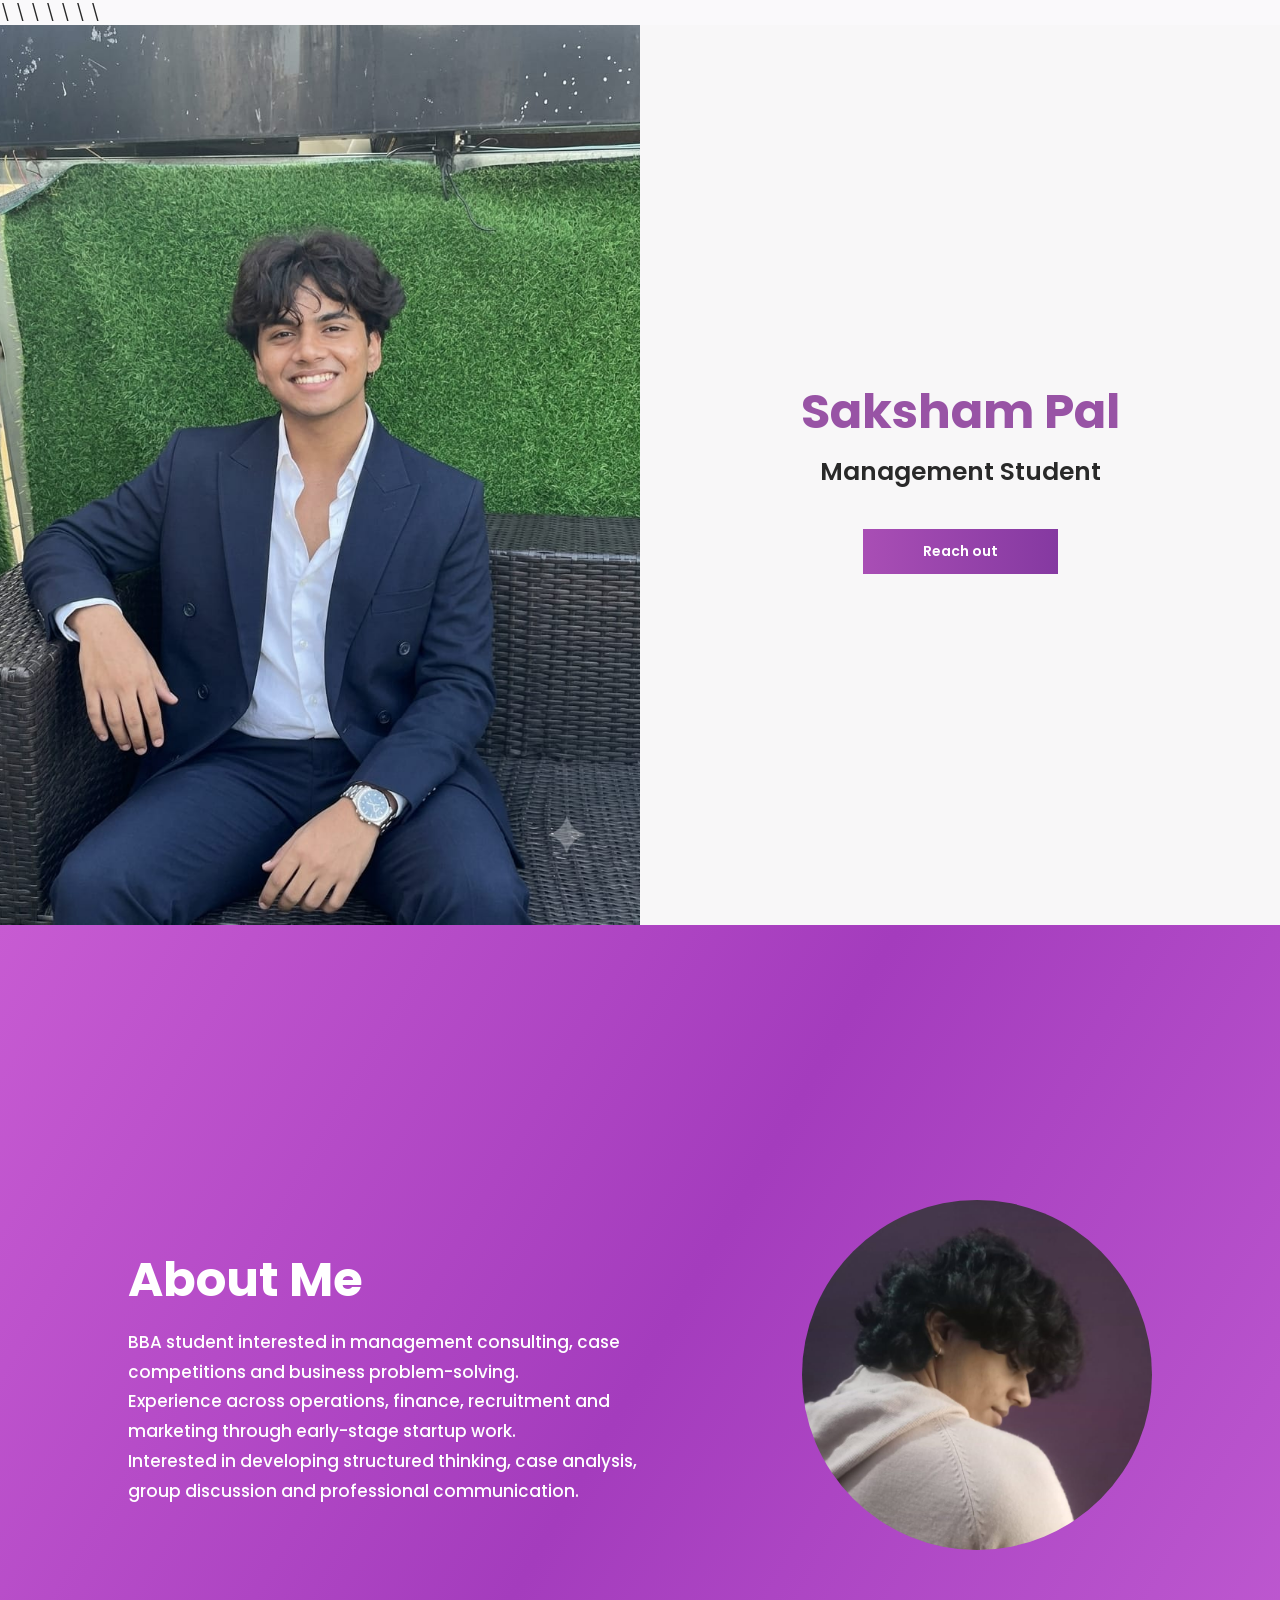
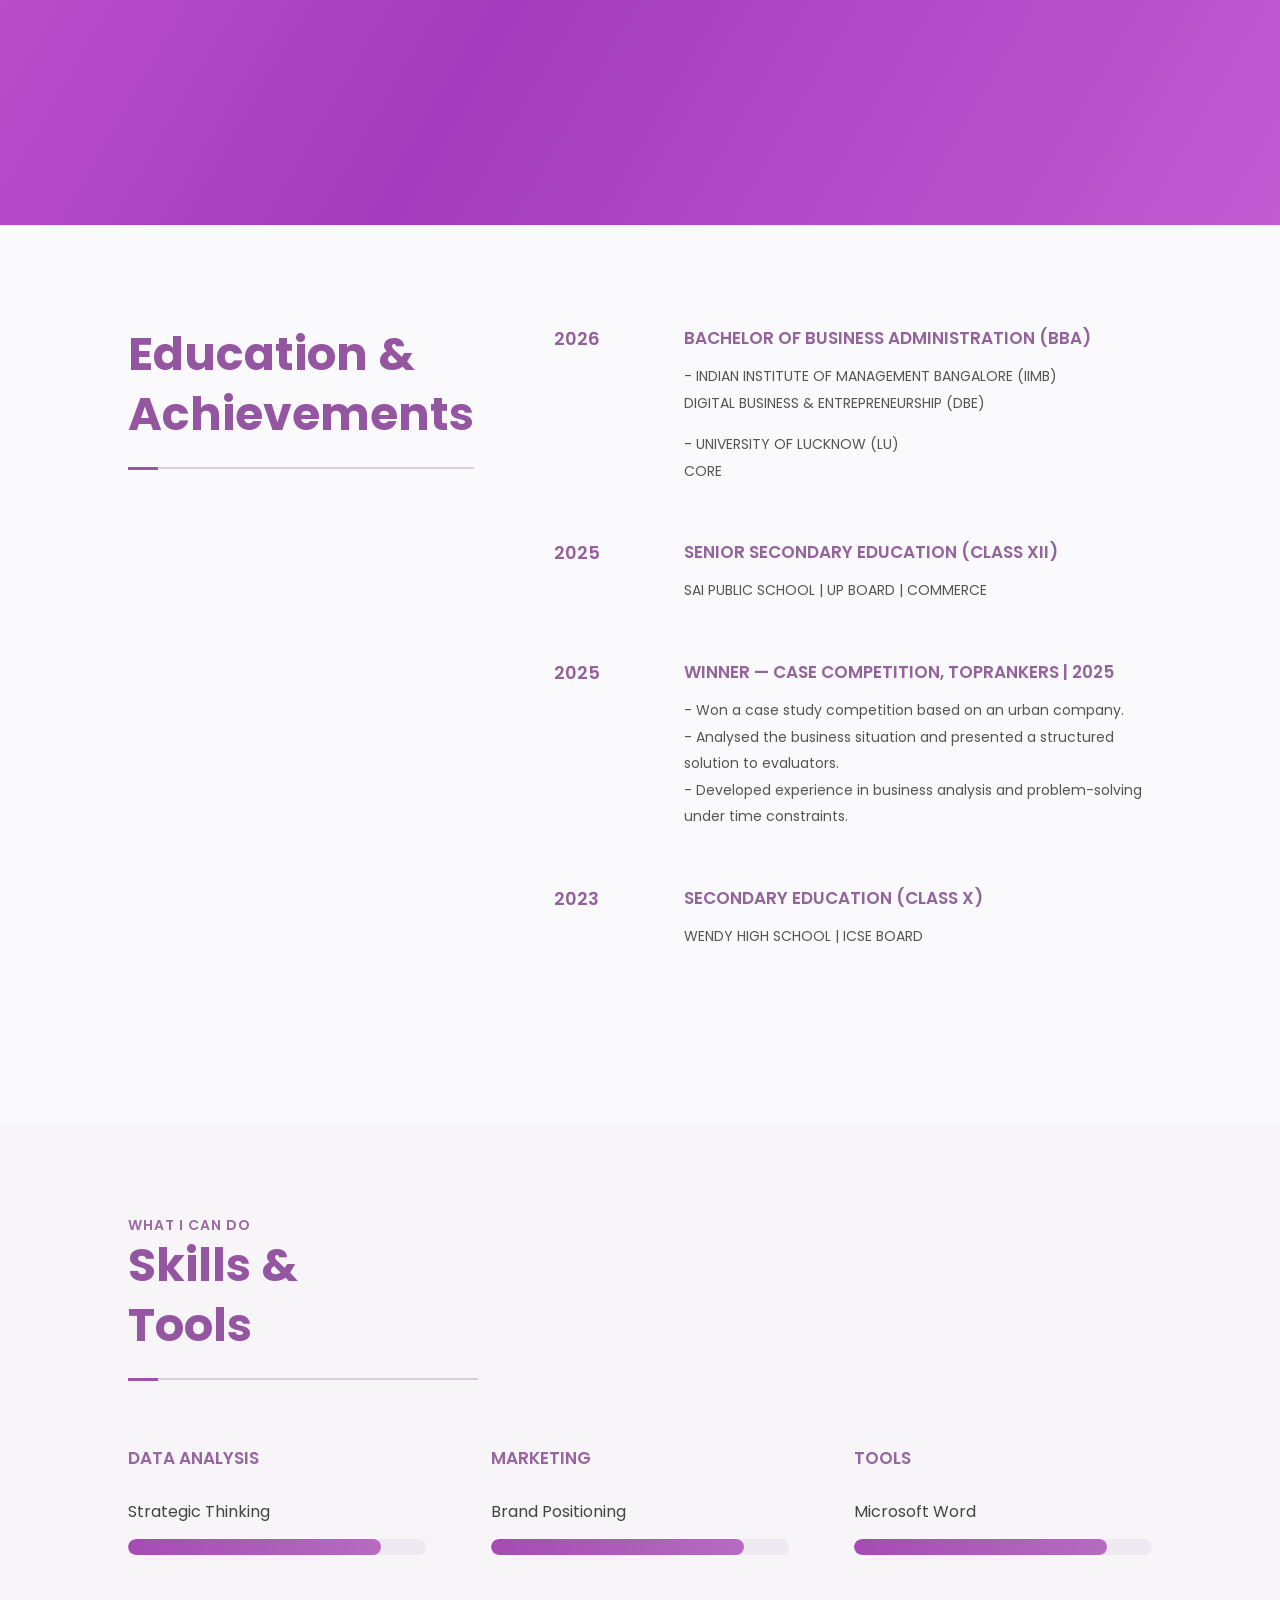
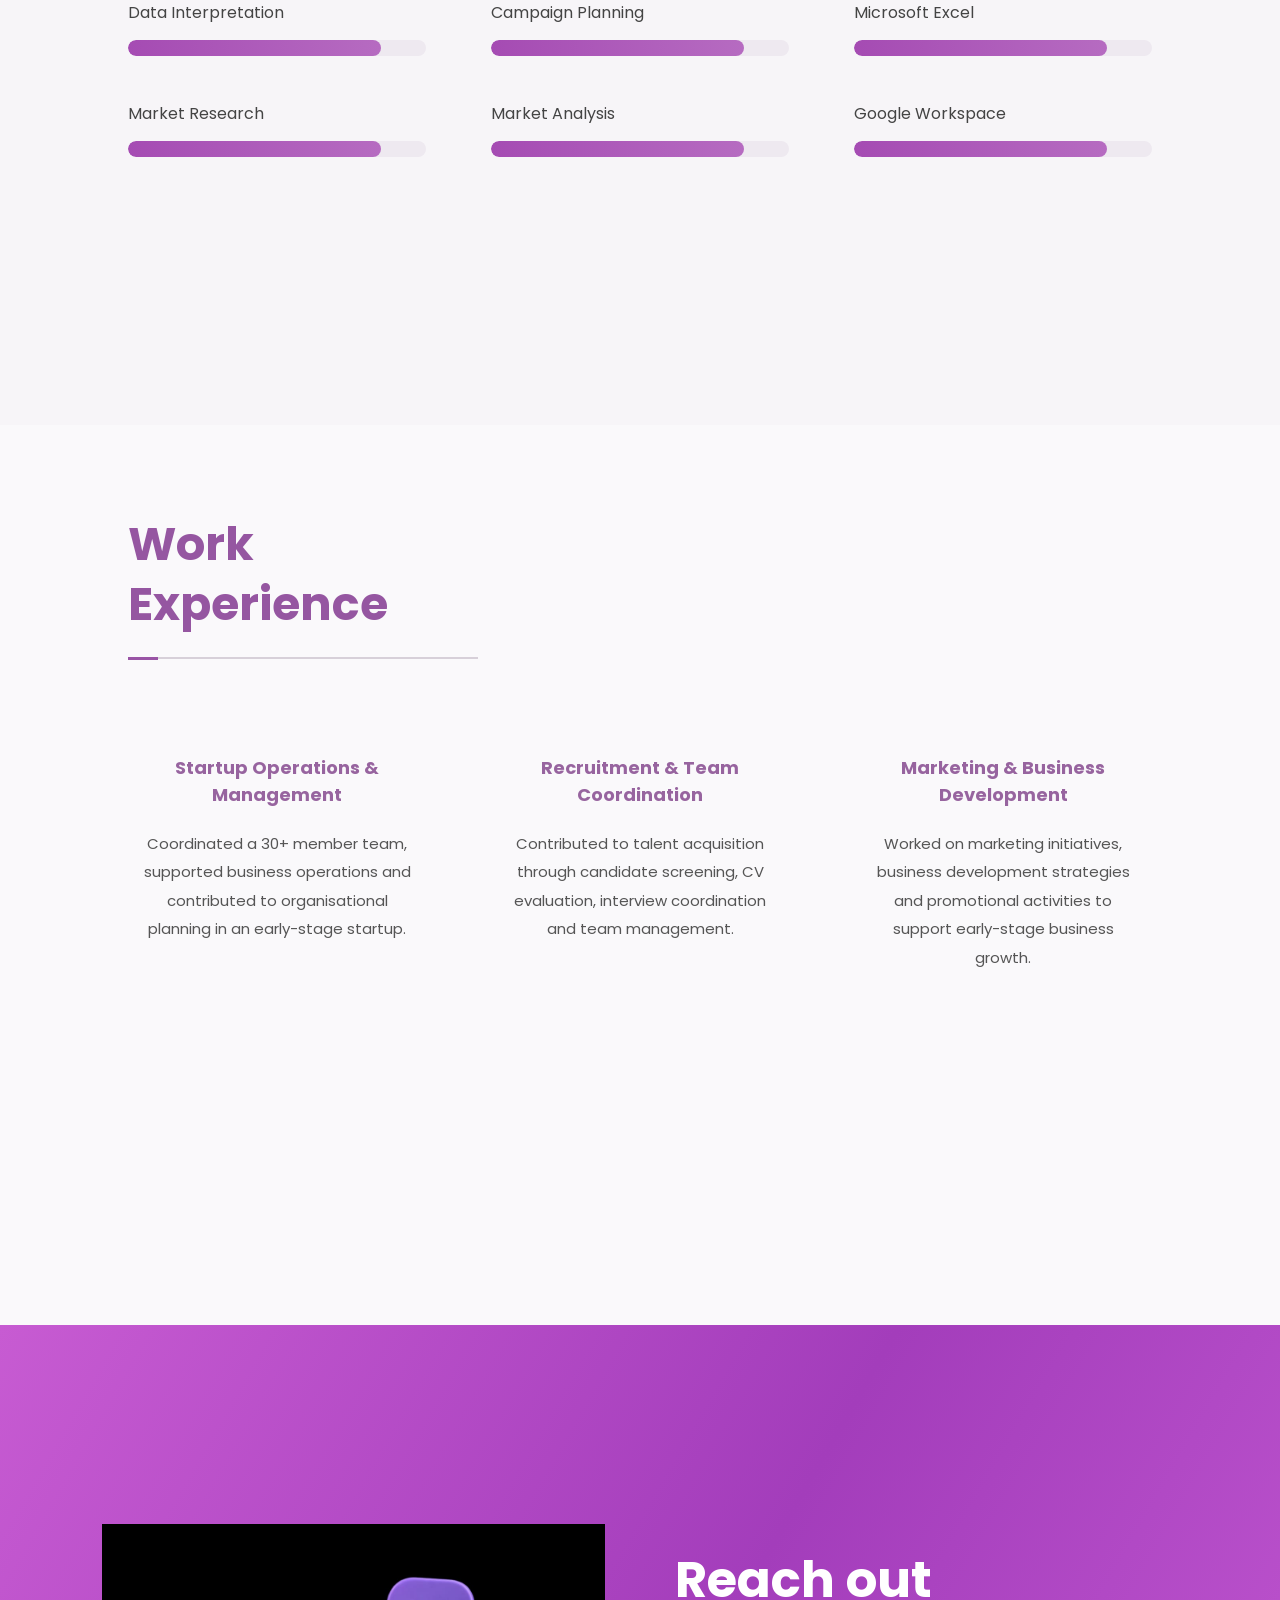
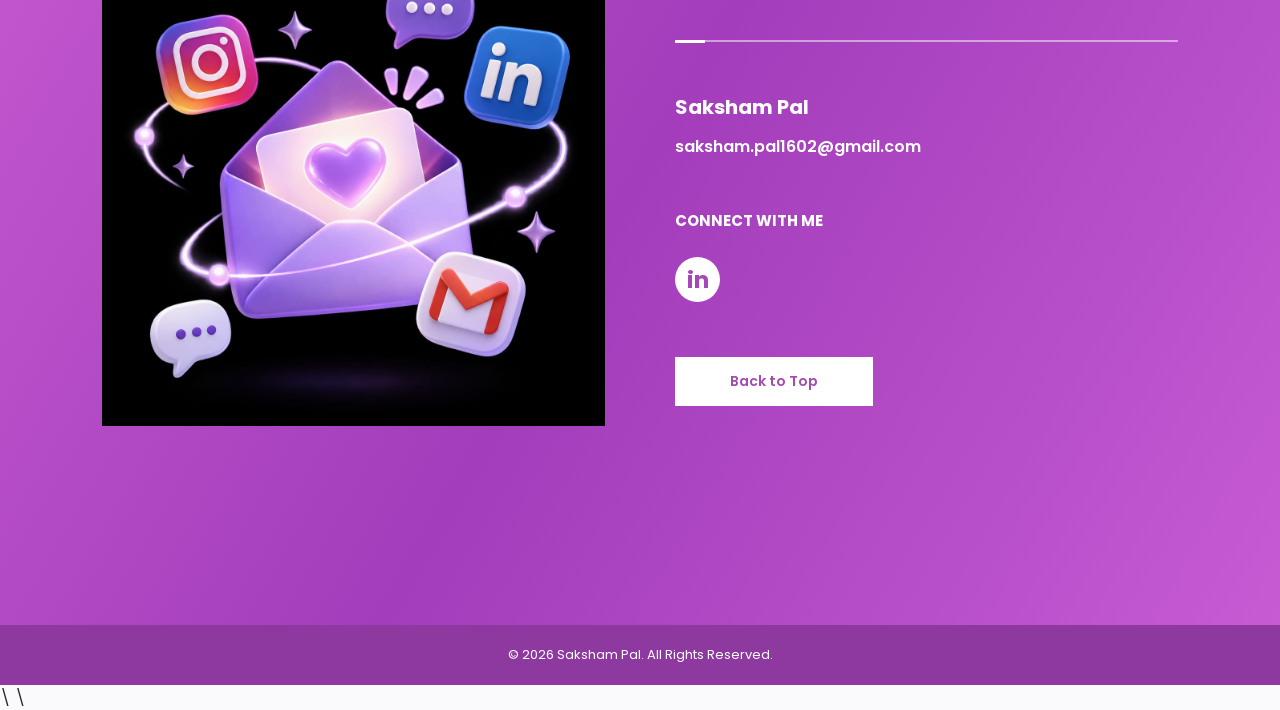
==== index.html @ 5828975c "Fix website structure for GitHub Pages" ====
\<!DOCTYPE html>

\<html lang="en">

\<head>     \<meta charset="UTF-8">     \<meta name="viewport" content="width=device-width, initial-scale=1.0">

<title>Saksham Pal|Resume</title>

<link href="https://fonts.googleapis.com/css2?family=Poppins:wght@300;400;500;600;700;800&display=swap" rel="stylesheet">

<link rel="stylesheet" href="style.css">

\</head>

\<body>
 <header>
<section class="home" id="home">

    <div class="home-image">
        <img src="img/main%20pfp.jpeg" alt="Saksham Pal">
    </div>

    <div class="home-content">

        <div class="home-text">

            <h1>Saksham Pal</h1>

            <h2>Management Student</h2>
         <nav>
            <a href="#contact" class="reach-btn">
                Reach out
            </a>
         </nav>
        </div>

    </div>

</section>
</header>

<main>
<section class="about" id="about">

    <div class="about-container">

        <div class="about-text">

            <h2>About Me</h2>

            <p>
                BBA student interested in management consulting,
                case competitions and business problem-solving.

                <br>

                Experience across operations, finance, recruitment
                and marketing through early-stage startup work.

                <br>

                Interested in developing structured thinking,
                case analysis, group discussion and professional
                communication.
            </p>

        </div>

        <div class="about-image">

            <img src="img/sec%20pfp.jpeg" alt="Saksham Pal">

        </div>

    </div>

</section>

</main>
<article>
<section class="education" id="education">

    <div class="education-container">

        <div class="section-heading">

            <h2>Education &<br>Achievements</h2>

            <div class="heading-line"></div>

        </div>


        <div class="education-list">


            <div class="education-item">

                <div class="year">2026</div>

                <div class="education-details">

                    <h3>BACHELOR OF BUSINESS ADMINISTRATION (BBA)</h3>

                    <p>
                        - INDIAN INSTITUTE OF MANAGEMENT BANGALORE (IIMB)
                        <br>
                        DIGITAL BUSINESS & ENTREPRENEURSHIP (DBE)
                    </p>

                    <p>
                        - UNIVERSITY OF LUCKNOW (LU)
                        <br>
                        CORE
                    </p>

                </div>

            </div>


            <div class="education-item">

                <div class="year">2025</div>

                <div class="education-details">

                    <h3>SENIOR SECONDARY EDUCATION (CLASS XII)</h3>

                    <p>
                        SAI PUBLIC SCHOOL | UP BOARD | COMMERCE
                    </p>

                </div>

            </div>


            <div class="education-item">

                <div class="year">2025</div>

                <div class="education-details">

                    <h3>WINNER — CASE COMPETITION, TOPRANKERS | 2025</h3>

                    <p>
                        - Won a case study competition based on an urban company.
                        <br>
                        - Analysed the business situation and presented
                        a structured solution to evaluators.
                        <br>
                        - Developed experience in business analysis and
                        problem-solving under time constraints.
                    </p>

                </div>

            </div>


            <div class="education-item">

                <div class="year">2023</div>

                <div class="education-details">

                    <h3>SECONDARY EDUCATION (CLASS X)</h3>

                    <p>
                        WENDY HIGH SCHOOL | ICSE BOARD
                    </p>

                </div>

            </div>


        </div>

    </div>

</section>

<section class="skills" id="skills">

    <div class="skills-container">

        <div class="section-heading">

            <span>WHAT I CAN DO</span>

            <h2>Skills &<br>Tools</h2>

            <div class="heading-line"></div>

        </div>


        <div class="skills-grid">


            <div class="skill-column">

                <h3>DATA ANALYSIS</h3>

                <div class="skill">

                    <p>Strategic Thinking</p>

                    <div class="skill-bar">
                        <span style="width:85%"></span>
                    </div>

                </div>


                <div class="skill">

                    <p>Data Interpretation</p>

                    <div class="skill-bar">
                        <span style="width:85%"></span>
                    </div>

                </div>


                <div class="skill">

                    <p>Market Research</p>

                    <div class="skill-bar">
                        <span style="width:85%"></span>
                    </div>

                </div>

            </div>


            <div class="skill-column">

                <h3>MARKETING</h3>

                <div class="skill">

                    <p>Brand Positioning</p>

                    <div class="skill-bar">
                        <span style="width:85%"></span>
                    </div>

                </div>


                <div class="skill">

                    <p>Campaign Planning</p>

                    <div class="skill-bar">
                        <span style="width:85%"></span>
                    </div>

                </div>


                <div class="skill">

                    <p>Market Analysis</p>

                    <div class="skill-bar">
                        <span style="width:85%"></span>
                    </div>

                </div>

            </div>


            <div class="skill-column">

                <h3>TOOLS</h3>

                <div class="skill">

                    <p>Microsoft Word</p>

                    <div class="skill-bar">
                        <span style="width:85%"></span>
                    </div>

                </div>


                <div class="skill">

                    <p>Microsoft Excel</p>

                    <div class="skill-bar">
                        <span style="width:85%"></span>
                    </div>

                </div>


                <div class="skill">

                    <p>Google Workspace</p>

                    <div class="skill-bar">
                        <span style="width:85%"></span>
                    </div>

                </div>

            </div>


        </div>

    </div>

</section>

<section class="experience" id="experience">

    <div class="experience-container">

        <div class="section-heading">

            <h2>Work<br>Experience</h2>

            <div class="heading-line"></div>

        </div>


        <div class="experience-grid">


            <div class="experience-card">

                <h3>Startup Operations & Management</h3>

                <p>
                    Coordinated a 30+ member team, supported
                    business operations and contributed to
                    organisational planning in an early-stage startup.
                </p>

            </div>


            <div class="experience-card">

                <h3>Recruitment & Team Coordination</h3>

                <p>
                    Contributed to talent acquisition through
                    candidate screening, CV evaluation,
                    interview coordination and team management.
                </p>

            </div>


            <div class="experience-card">

                <h3>Marketing & Business Development</h3>

                <p>
                    Worked on marketing initiatives, business
                    development strategies and promotional
                    activities to support early-stage business growth.
                </p>

            </div>


        </div>

    </div>

</section>
</article>

<nav>
<section class="contact" id="contact">

    <div class="contact-container">


        <div class="contact-image">

            <img src="img/reachout%20img.jpeg" alt="Let's Connect">

        </div>


        <div class="contact-content">

            <h2>Reach out</h2>

            <div class="heading-line"></div>


            <div class="contact-details">

                <h3>Saksham Pal</h3>

                <a href="mailto:saksham.pal1602@gmail.com">
                    saksham.pal1602@gmail.com
                </a>

            </div>


            <h4>CONNECT WITH ME</h4>


            <div class="social-links">

                <a href="https://www.linkedin.com/in/saksham-pal-6512b0372" target="_blank" aria-label="LinkedIn">
                    <i class="social-icon linkedin">in</i>
                </a>

            </div>


            <a href="#home" class="back-btn">
                Back to Top
            </a>

        </div>

    </div>

</section>
</nav>

<footer>

    <p>© 2026 Saksham Pal. All Rights Reserved.</p>

</footer>

\</body>

\</html>
---- style.css ----
* {
    margin: 0;
    padding: 0;
    box-sizing: border-box;
    scroll-behavior: smooth;
}

body {
    font-family: 'Poppins', sans-serif;
    color: #292929;
    background: #faf9fb;
}

img {
    display: block;
    max-width: 100%;
}

section {
    width: 100%;
}

.home {
    display: flex;
    min-height: 100vh;
    background: #f8f7f8;
}

.home-image {
    width: 50%;
    height: 100vh;
    overflow: hidden;
}

.home-image img {
    width: 100%;
    height: 100%;
    object-fit: cover;
    object-position: center;
}

.home-content {
    width: 50%;
    min-height: 100vh;

    display: flex;
    justify-content: center;
    align-items: center;

    text-align: center;
}

.home-text h1 {
    color: #9853a5;
    font-size: clamp(35px, 4vw, 48px);
    font-weight: 700;
    margin-bottom: 5px;
}

.home-text h2 {
    font-size: 25px;
    font-weight: 600;
    margin-bottom: 38px;
}

.reach-btn {
    display: inline-block;
    padding: 12px 60px;

    background: linear-gradient(90deg, #a94eb5, #8539a1);

    color: white;
    text-decoration: none;
    font-size: 14px;
    font-weight: 600;

    transition: 0.3s ease;
}

.reach-btn:hover {
    transform: translateY(-4px);
    box-shadow: 0 8px 20px rgba(145, 65, 165, 0.3);
}

.about {
    min-height: 100vh;

    display: flex;
    justify-content: center;
    align-items: center;

    background: linear-gradient(120deg, #c75bd2, #a43cbd, #c05bd2);

    color: white;
    padding: 80px 10%;
}

.about-container {
    width: 100%;
    max-width: 1150px;

    display: flex;
    justify-content: space-between;
    align-items: center;

    gap: 80px;
}

.about-text {
    flex: 1;
}

.about-text h2 {
    font-size: 48px;
    font-weight: 700;
    margin-bottom: 12px;
}

.about-text p {
    max-width: 550px;
    font-size: 17px;
    font-weight: 500;
    line-height: 1.75;
}

.about-image {
    width: 350px;
    height: 350px;
    flex-shrink: 0;
}

.about-image img {
    width: 100%;
    height: 100%;

    object-fit: cover;
    object-position: center;

    border-radius: 50%;
}

.section-heading h2 {
    color: #9556a1;
    font-size: 46px;
    font-weight: 700;
    line-height: 1.3;
}

.heading-line {
    width: 100%;
    height: 2px;
    background: #d7d0d9;
    margin-top: 22px;
    position: relative;
}

.heading-line::before {
    content: "";
    position: absolute;
    left: 0;
    top: 0;

    width: 30px;
    height: 3px;

    background: #9954a5;
}

.section-heading span {
    color: #9b6aa3;
    font-size: 14px;
    font-weight: 600;
    letter-spacing: 1px;
}

.education {
    min-height: 100vh;
    padding: 100px 10%;

    background: #faf9fb;
}

.education-container {
    max-width: 1150px;
    margin: auto;

    display: grid;
    grid-template-columns: 0.8fr 1.5fr;
    gap: 80px;
}

.education-list {
    display: flex;
    flex-direction: column;
    gap: 40px;
}

.education-item {
    display: grid;
    grid-template-columns: 100px 1fr;
    gap: 30px;
}

.year {
    color: #95619d;
    font-size: 18px;
    font-weight: 600;
}

.education-details h3 {
    color: #93649b;
    font-size: 17px;
    font-weight: 600;
    margin-bottom: 12px;
}

.education-details p {
    font-size: 14px;
    line-height: 1.9;
    color: #555;
    margin-bottom: 15px;
}

.skills {
    min-height: 100vh;
    padding: 90px 10%;

    background: #f7f5f8;
}

.skills-container {
    max-width: 1150px;
    margin: auto;
}

.skills .section-heading {
    max-width: 350px;
}

.skills-grid {
    display: grid;
    grid-template-columns: repeat(3, 1fr);
    gap: 65px;

    margin-top: 65px;
}

.skill-column h3 {
    color: #97659f;
    font-size: 17px;
    font-weight: 600;
    margin-bottom: 28px;
}

.skill {
    margin-bottom: 45px;
}

.skill p {
    font-size: 16px;
    margin-bottom: 15px;
    color: #444;
}

.skill-bar {
    width: 100%;
    height: 16px;

    background: #eee9f0;
    border-radius: 20px;

    overflow: hidden;
}

.skill-bar span {
    display: block;
    height: 100%;

    background: linear-gradient(90deg, #a54bb3, #b66bc1);

    border-radius: 20px;
}
.experience {
    min-height: 100vh;
    padding: 90px 10%;

    background: #faf9fb;
}

.experience-container {
    max-width: 1150px;
    margin: auto;
}

.experience .section-heading {
    max-width: 350px;
}

.experience-grid {
    display: grid;
    grid-template-columns: repeat(3, 1fr);
    gap: 65px;

    margin-top: 80px;
}

.experience-card {
    text-align: center;
    padding: 15px;
}

.experience-card h3 {
    color: #97649f;
    font-size: 18px;
    font-weight: 700;

    line-height: 1.5;
    margin-bottom: 22px;
}

.experience-card p {
    color: #555;
    font-size: 15px;
    line-height: 1.9;
}
.contact {
    min-height: 100vh;
    padding: 80px 8%;

    display: flex;
    align-items: center;

    background: linear-gradient(120deg, #c75bd2, #a33dbb, #c65bd4);

    color: white;
}

.contact-container {
    width: 100%;
    max-width: 1200px;
    margin: auto;

    display: flex;
    justify-content: space-between;
    align-items: center;

    gap: 70px;
}

.contact-image {
    width: 48%;
}

.contact-image img {
    width: 100%;
    height: auto;
    object-fit: contain;
}

.contact-content {
    width: 48%;
}

.contact-content h2 {
    font-size: 50px;
    font-weight: 700;
}

.contact-content .heading-line {
    background: rgba(255, 255, 255, 0.5);
    margin-bottom: 50px;
}

.contact-content .heading-line::before {
    background: white;
}

.contact-details {
    margin-bottom: 50px;
}

.contact-details h3 {
    font-size: 20px;
    margin-bottom: 12px;
}

.contact-details a {
    color: white;
    text-decoration: none;
    font-size: 16px;
    font-weight: 600;
}

.contact-content h4 {
    font-size: 15px;
    margin-bottom: 25px;
}

.social-links {
    display: flex;
    gap: 20px;
    margin-bottom: 55px;
}

.social-links a {
    text-decoration: none;
    color: #a748b8;
}

.social-icon {
    width: 45px;
    height: 45px;

    display: flex;
    align-items: center;
    justify-content: center;

    background: white;
    border-radius: 50%;

    font-style: normal;
    font-weight: 700;
    font-size: 23px;

    transition: 0.3s ease;
}

.social-links a:hover .social-icon {
    transform: translateY(-5px);
}

.back-btn {
    display: inline-block;

    padding: 14px 55px;

    background: white;
    color: #a34bb0;

    text-decoration: none;
    font-size: 14px;
    font-weight: 600;

    transition: 0.3s ease;
}

.back-btn:hover {
    transform: translateY(-4px);
    box-shadow: 0 8px 20px rgba(0, 0, 0, 0.15);
}

footer {
    padding: 20px;
    text-align: center;

    background: #8e399f;
    color: white;

    font-size: 13px;
}

@media (max-width: 900px) {

    .about-container {
        gap: 35px;
    }

    .about-image {
        width: 280px;
        height: 280px;
    }

    .education-container {
        grid-template-columns: 1fr;
        gap: 50px;
    }

    .skills-grid {
        gap: 30px;
    }

    .experience-grid {
        gap: 25px;
    }

    .contact-container {
        gap: 35px;
    }

}


@media (max-width: 650px) {

    .home {
        flex-direction: column;
    }

    .home-image {
        width: 100%;
        height: 60vh;
    }

    .home-content {
        width: 100%;
        min-height: 40vh;
        padding: 40px 15px;
    }

    .home-text h1 {
        font-size: 36px;
    }

    .home-text h2 {
        font-size: 20px;
    }


    .about {
        padding: 70px 8%;
    }

    .about-container {
        flex-direction: column-reverse;
        text-align: center;
    }

    .about-image {
        width: 230px;
        height: 230px;
    }

    .about-text h2 {
        font-size: 38px;
    }

    .about-text p {
        font-size: 14px;
    }


    .education,
    .skills,
    .experience {
        padding: 70px 8%;
    }

    .section-heading h2 {
        font-size: 38px;
    }

    .education-item {
        grid-template-columns: 65px 1fr;
        gap: 15px;
    }

    .education-details h3 {
        font-size: 14px;
    }

    .education-details p {
        font-size: 12px;
    }


    .skills-grid {
        grid-template-columns: 1fr;
        gap: 25px;
    }


    .experience-grid {
        grid-template-columns: 1fr;
        gap: 35px;
        margin-top: 50px;
    }


    .contact {
        padding: 70px 8%;
    }

    .contact-container {
        flex-direction: column;
        text-align: center;
    }

    .contact-image,
    .contact-content {
        width: 100%;
    }

    .contact-image img {
        max-width: 350px;
        margin: auto;
    }

    .contact-content h2 {
        font-size: 40px;
    }

    .contact-content .heading-line {
        margin-bottom: 35px;
    }

    .social-links {
        justify-content: center;
    }

}
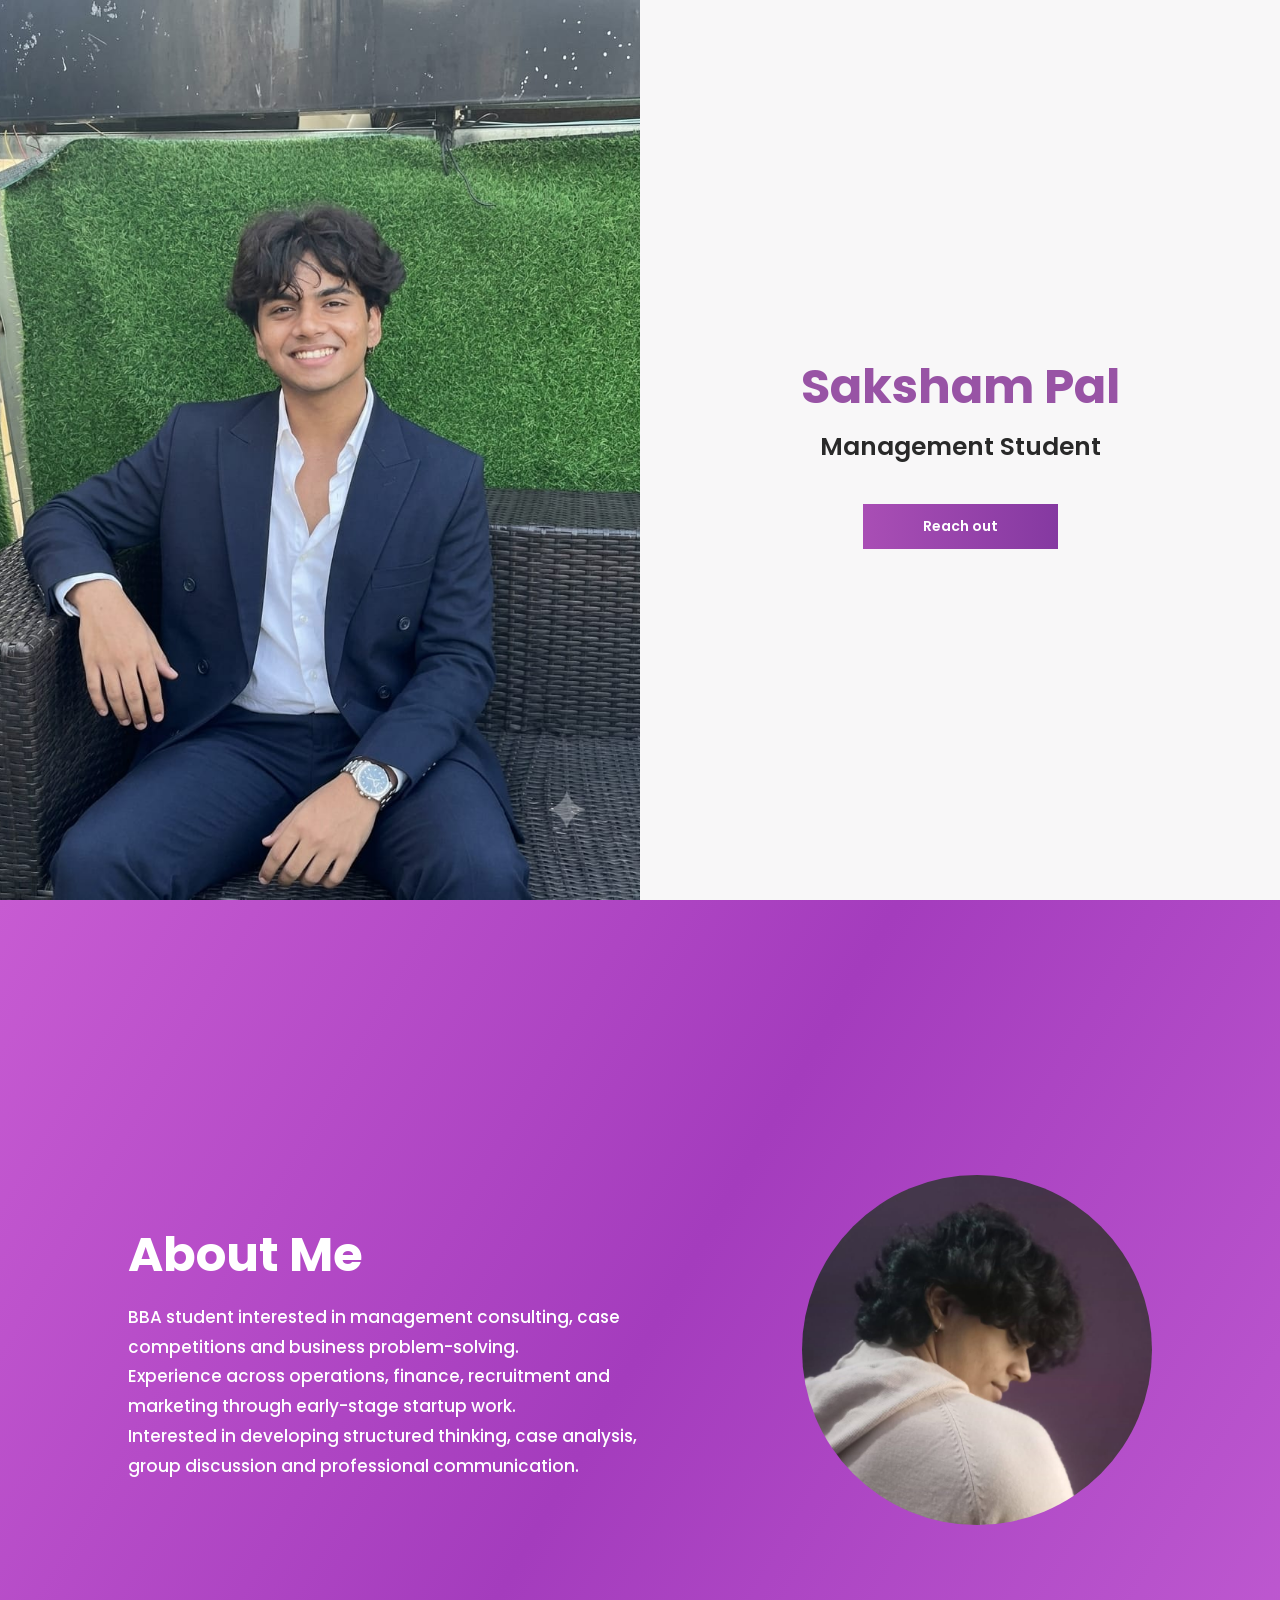
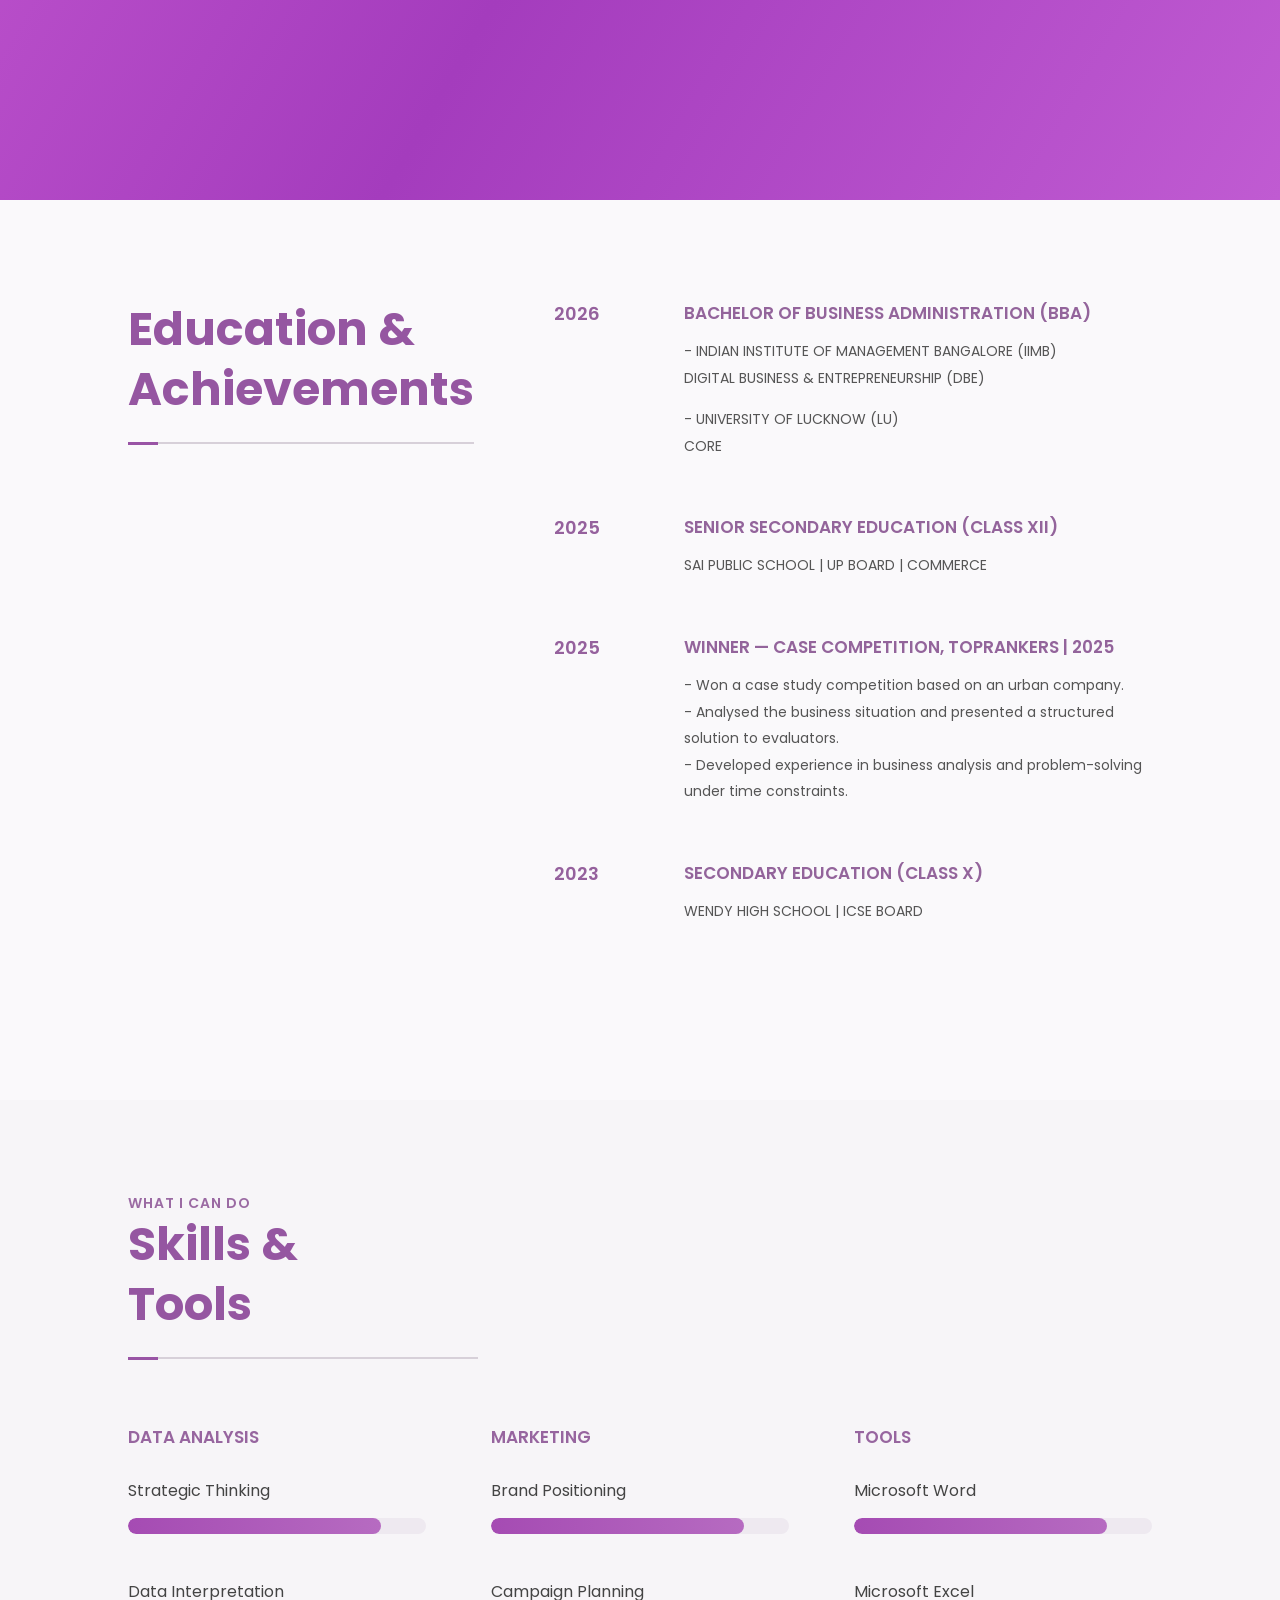
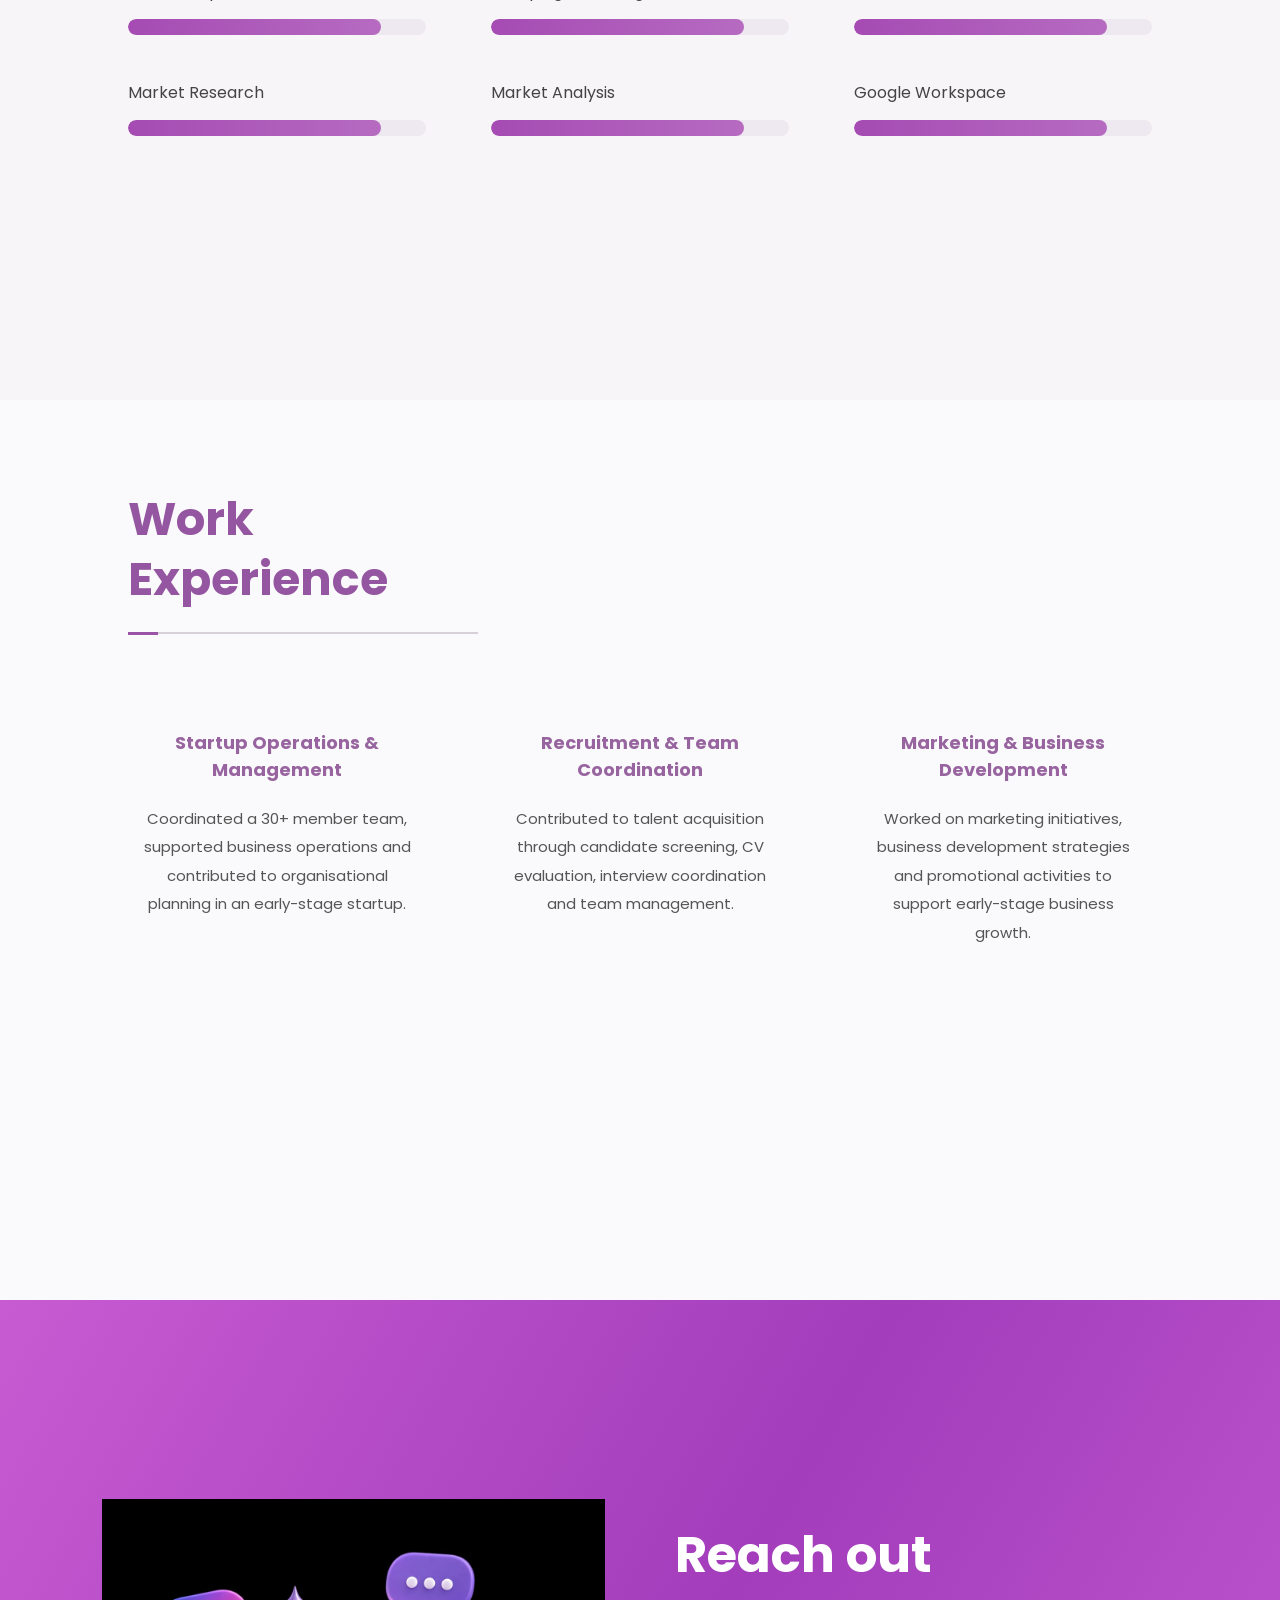
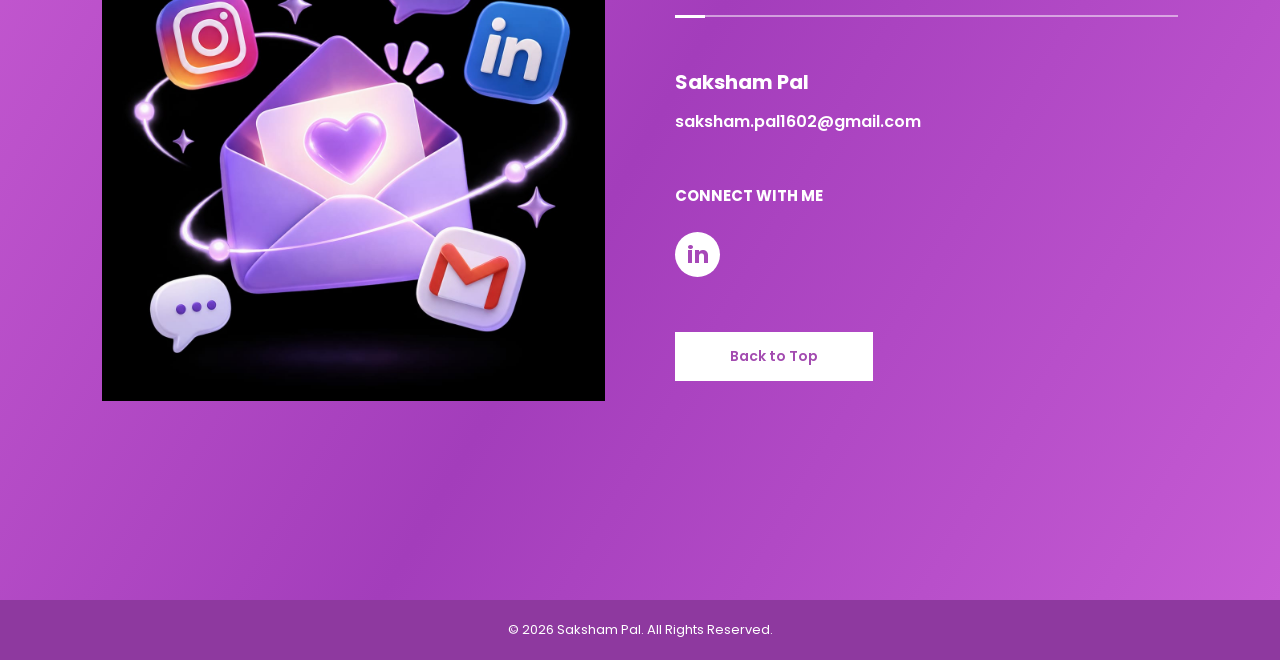
==== commit c296f172: "check" ====
--- a/index.html
+++ b/index.html
@@ -1,8 +1,8 @@
-\<!DOCTYPE html>
-
-\<html lang="en">
-
-\<head>     \<meta charset="UTF-8">     \<meta name="viewport" content="width=device-width, initial-scale=1.0">
+<!DOCTYPE html>
+
+<html lang="en">
+
+<head>     <meta charset="UTF-8">     <meta name="viewport" content="width=device-width, initial-scale=1.0">
 
 <title>Saksham Pal|Resume</title>
 
@@ -10,9 +10,9 @@
 
 <link rel="stylesheet" href="style.css">
 
-\</head>
-
-\<body>
+</head>
+
+<body>
  <header>
 <section class="home" id="home">
 
@@ -409,8 +409,8 @@
 
                 <h3>Saksham Pal</h3>
 
-                <a href="mailto:saksham.pal1602@gmail.com">
-                    saksham.pal1602@gmail.com
+                <a href="https://mail.google.com/mail/?view=cm&fs=1&to=saksham.pal1602@gmail.com">
+                saksham.pal1602@gmail.com
                 </a>
 
             </div>
@@ -445,6 +445,6 @@
 
 </footer>
 
-\</body>
-
-\</html>
+</body>
+
+</html>
--- a/style.css
+++ b/style.css
@@ -9,11 +9,14 @@
     font-family: 'Poppins', sans-serif;
     color: #292929;
     background: #faf9fb;
+    width: 100%;
+    overflow-x: hidden;
 }
 
 img {
     display: block;
     max-width: 100%;
+    zoom: 1;
 }
 
 section {
@@ -593,6 +596,7 @@
     .contact-image img {
         max-width: 350px;
         margin: auto;
+        mix-blend-mode: screen;
     }
 
     .contact-content h2 {
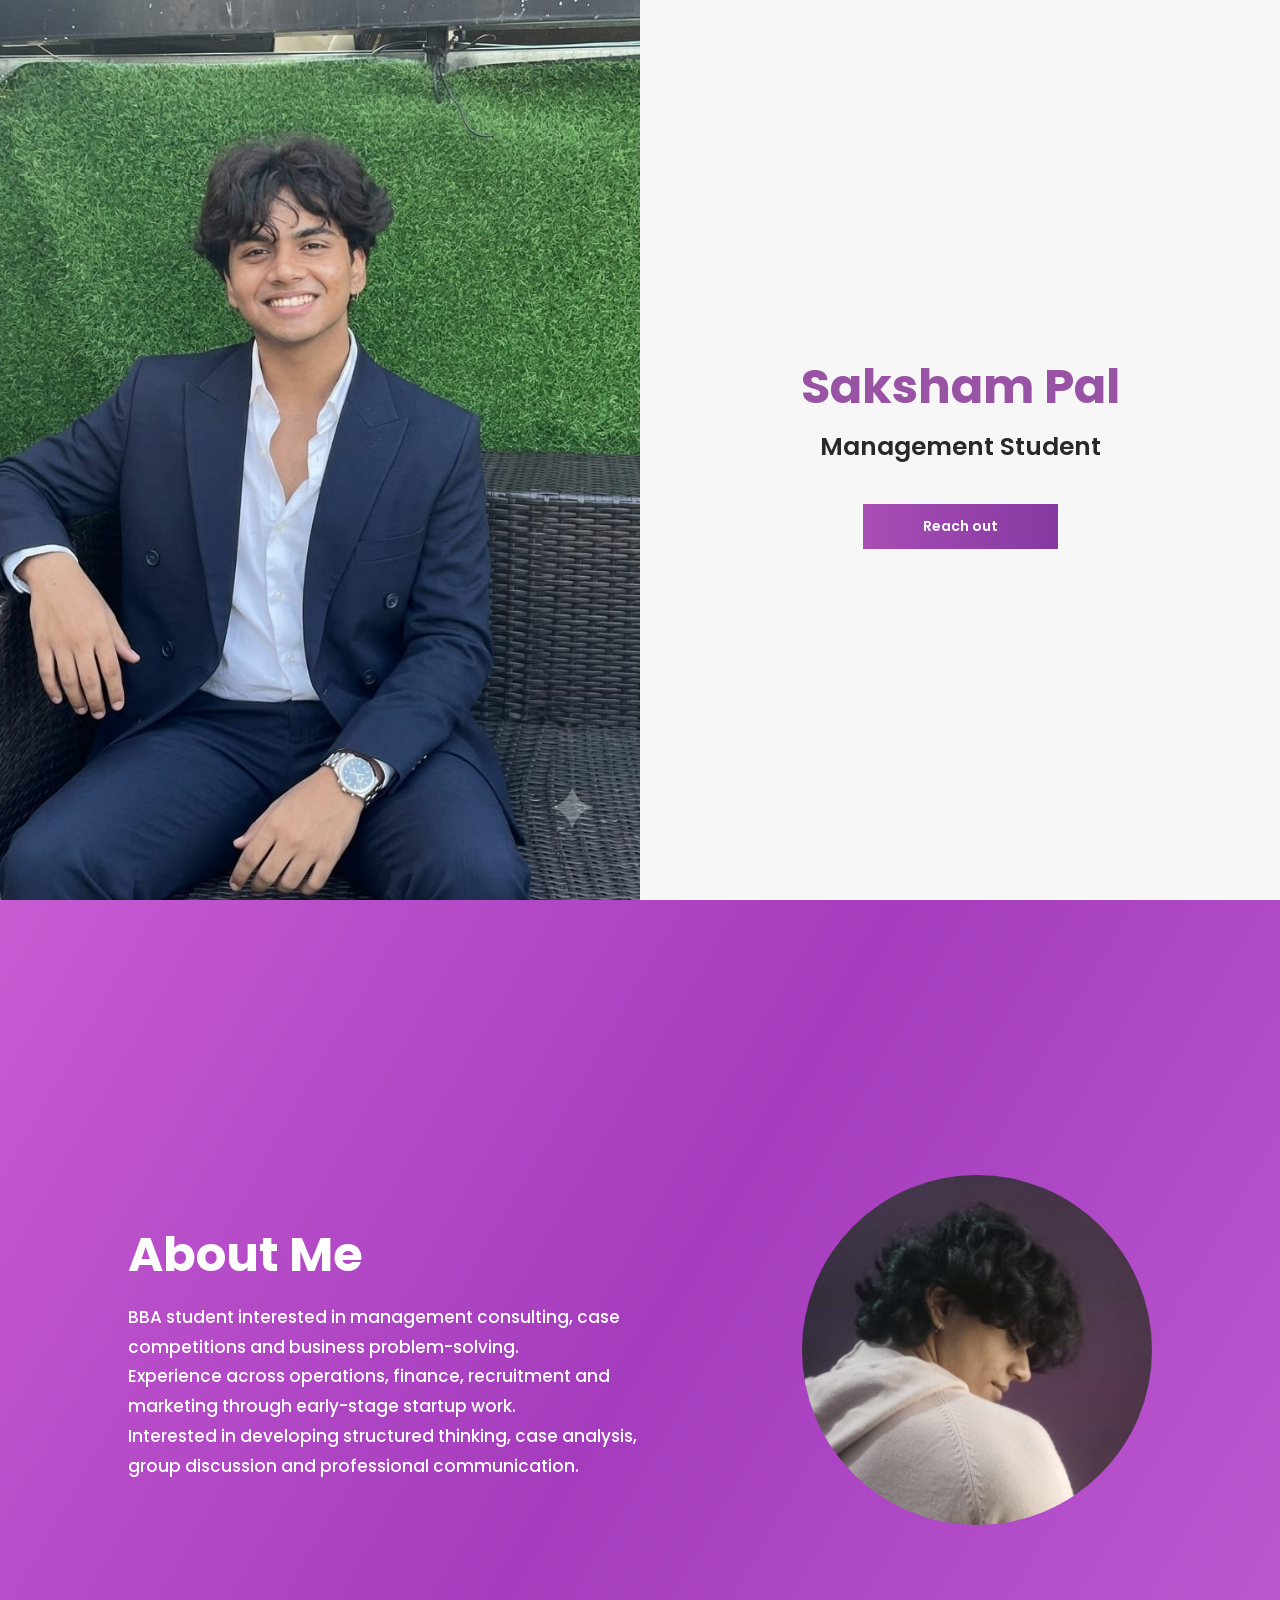
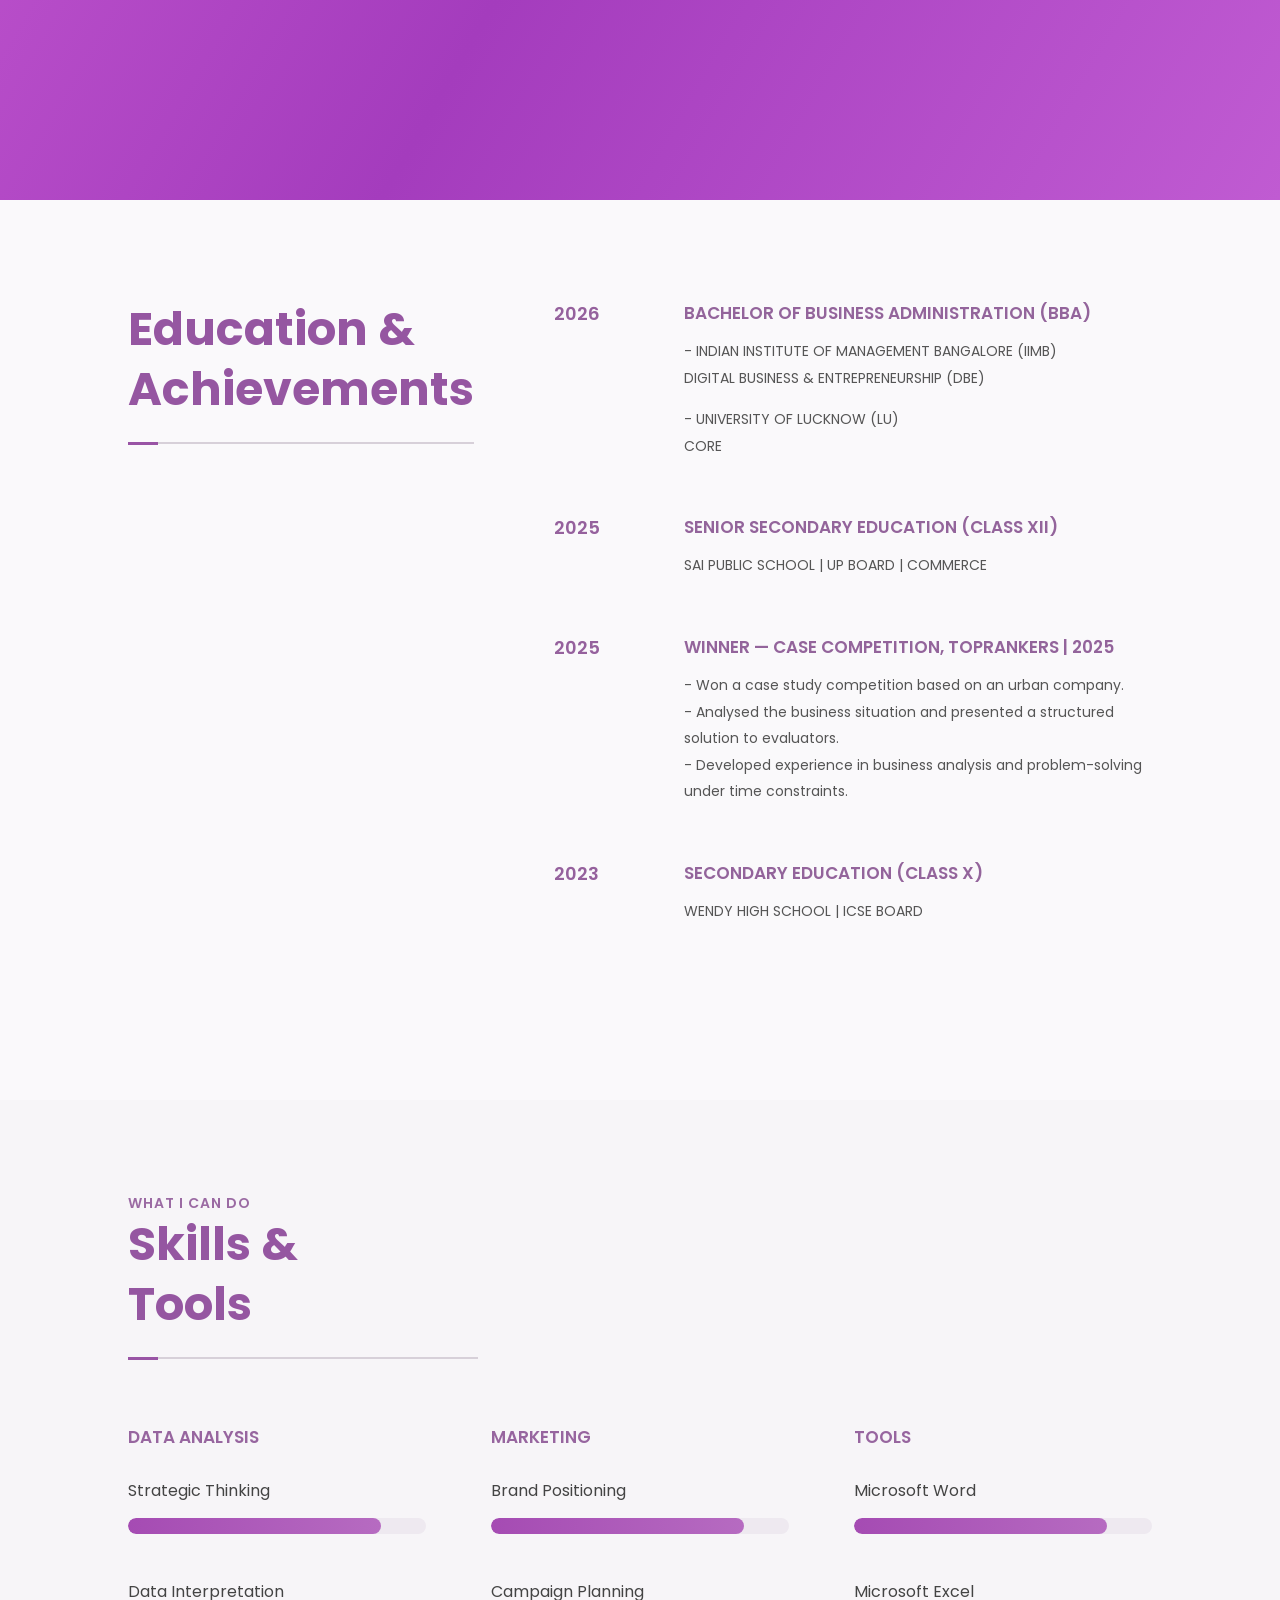
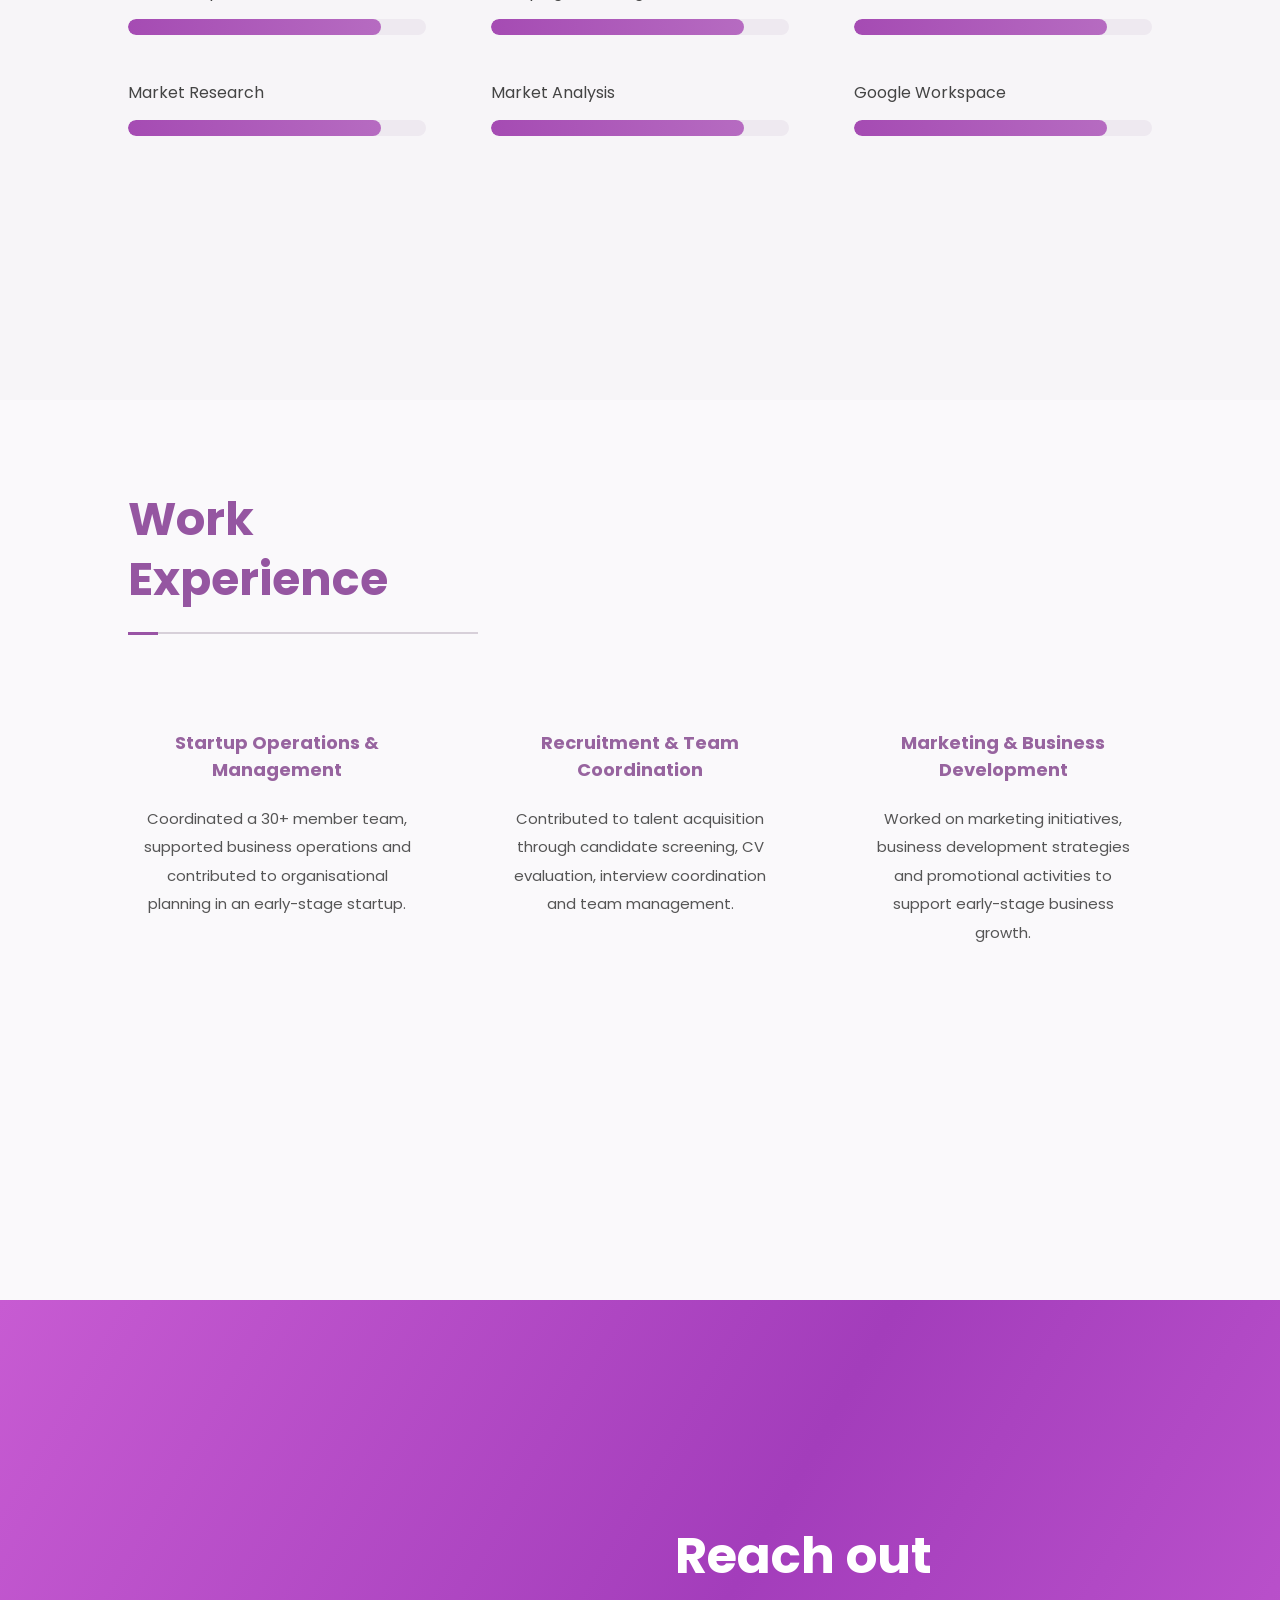
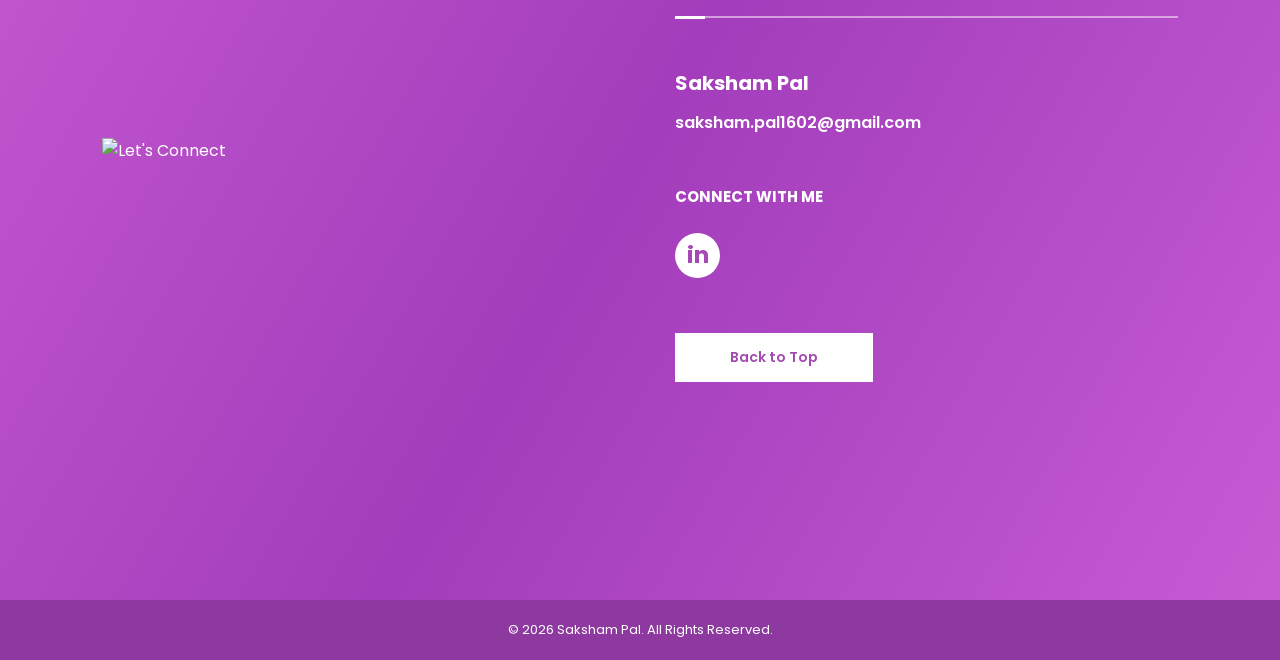
==== commit 669d5574: "Add files via upload" ====
--- a/index.html
+++ b/index.html
@@ -1,450 +1,450 @@
-<!DOCTYPE html>
-
-<html lang="en">
-
-<head>     <meta charset="UTF-8">     <meta name="viewport" content="width=device-width, initial-scale=1.0">
-
-<title>Saksham Pal|Resume</title>
-
-<link href="https://fonts.googleapis.com/css2?family=Poppins:wght@300;400;500;600;700;800&display=swap" rel="stylesheet">
-
-<link rel="stylesheet" href="style.css">
-
-</head>
-
-<body>
- <header>
-<section class="home" id="home">
-
-    <div class="home-image">
-        <img src="img/main%20pfp.jpeg" alt="Saksham Pal">
-    </div>
-
-    <div class="home-content">
-
-        <div class="home-text">
-
-            <h1>Saksham Pal</h1>
-
-            <h2>Management Student</h2>
-         <nav>
-            <a href="#contact" class="reach-btn">
-                Reach out
-            </a>
-         </nav>
-        </div>
-
-    </div>
-
-</section>
-</header>
-
-<main>
-<section class="about" id="about">
-
-    <div class="about-container">
-
-        <div class="about-text">
-
-            <h2>About Me</h2>
-
-            <p>
-                BBA student interested in management consulting,
-                case competitions and business problem-solving.
-
-                <br>
-
-                Experience across operations, finance, recruitment
-                and marketing through early-stage startup work.
-
-                <br>
-
-                Interested in developing structured thinking,
-                case analysis, group discussion and professional
-                communication.
-            </p>
-
-        </div>
-
-        <div class="about-image">
-
-            <img src="img/sec%20pfp.jpeg" alt="Saksham Pal">
-
-        </div>
-
-    </div>
-
-</section>
-
-</main>
-<article>
-<section class="education" id="education">
-
-    <div class="education-container">
-
-        <div class="section-heading">
-
-            <h2>Education &<br>Achievements</h2>
-
-            <div class="heading-line"></div>
-
-        </div>
-
-
-        <div class="education-list">
-
-
-            <div class="education-item">
-
-                <div class="year">2026</div>
-
-                <div class="education-details">
-
-                    <h3>BACHELOR OF BUSINESS ADMINISTRATION (BBA)</h3>
-
-                    <p>
-                        - INDIAN INSTITUTE OF MANAGEMENT BANGALORE (IIMB)
-                        <br>
-                        DIGITAL BUSINESS & ENTREPRENEURSHIP (DBE)
-                    </p>
-
-                    <p>
-                        - UNIVERSITY OF LUCKNOW (LU)
-                        <br>
-                        CORE
-                    </p>
-
-                </div>
-
-            </div>
-
-
-            <div class="education-item">
-
-                <div class="year">2025</div>
-
-                <div class="education-details">
-
-                    <h3>SENIOR SECONDARY EDUCATION (CLASS XII)</h3>
-
-                    <p>
-                        SAI PUBLIC SCHOOL | UP BOARD | COMMERCE
-                    </p>
-
-                </div>
-
-            </div>
-
-
-            <div class="education-item">
-
-                <div class="year">2025</div>
-
-                <div class="education-details">
-
-                    <h3>WINNER — CASE COMPETITION, TOPRANKERS | 2025</h3>
-
-                    <p>
-                        - Won a case study competition based on an urban company.
-                        <br>
-                        - Analysed the business situation and presented
-                        a structured solution to evaluators.
-                        <br>
-                        - Developed experience in business analysis and
-                        problem-solving under time constraints.
-                    </p>
-
-                </div>
-
-            </div>
-
-
-            <div class="education-item">
-
-                <div class="year">2023</div>
-
-                <div class="education-details">
-
-                    <h3>SECONDARY EDUCATION (CLASS X)</h3>
-
-                    <p>
-                        WENDY HIGH SCHOOL | ICSE BOARD
-                    </p>
-
-                </div>
-
-            </div>
-
-
-        </div>
-
-    </div>
-
-</section>
-
-<section class="skills" id="skills">
-
-    <div class="skills-container">
-
-        <div class="section-heading">
-
-            <span>WHAT I CAN DO</span>
-
-            <h2>Skills &<br>Tools</h2>
-
-            <div class="heading-line"></div>
-
-        </div>
-
-
-        <div class="skills-grid">
-
-
-            <div class="skill-column">
-
-                <h3>DATA ANALYSIS</h3>
-
-                <div class="skill">
-
-                    <p>Strategic Thinking</p>
-
-                    <div class="skill-bar">
-                        <span style="width:85%"></span>
-                    </div>
-
-                </div>
-
-
-                <div class="skill">
-
-                    <p>Data Interpretation</p>
-
-                    <div class="skill-bar">
-                        <span style="width:85%"></span>
-                    </div>
-
-                </div>
-
-
-                <div class="skill">
-
-                    <p>Market Research</p>
-
-                    <div class="skill-bar">
-                        <span style="width:85%"></span>
-                    </div>
-
-                </div>
-
-            </div>
-
-
-            <div class="skill-column">
-
-                <h3>MARKETING</h3>
-
-                <div class="skill">
-
-                    <p>Brand Positioning</p>
-
-                    <div class="skill-bar">
-                        <span style="width:85%"></span>
-                    </div>
-
-                </div>
-
-
-                <div class="skill">
-
-                    <p>Campaign Planning</p>
-
-                    <div class="skill-bar">
-                        <span style="width:85%"></span>
-                    </div>
-
-                </div>
-
-
-                <div class="skill">
-
-                    <p>Market Analysis</p>
-
-                    <div class="skill-bar">
-                        <span style="width:85%"></span>
-                    </div>
-
-                </div>
-
-            </div>
-
-
-            <div class="skill-column">
-
-                <h3>TOOLS</h3>
-
-                <div class="skill">
-
-                    <p>Microsoft Word</p>
-
-                    <div class="skill-bar">
-                        <span style="width:85%"></span>
-                    </div>
-
-                </div>
-
-
-                <div class="skill">
-
-                    <p>Microsoft Excel</p>
-
-                    <div class="skill-bar">
-                        <span style="width:85%"></span>
-                    </div>
-
-                </div>
-
-
-                <div class="skill">
-
-                    <p>Google Workspace</p>
-
-                    <div class="skill-bar">
-                        <span style="width:85%"></span>
-                    </div>
-
-                </div>
-
-            </div>
-
-
-        </div>
-
-    </div>
-
-</section>
-
-<section class="experience" id="experience">
-
-    <div class="experience-container">
-
-        <div class="section-heading">
-
-            <h2>Work<br>Experience</h2>
-
-            <div class="heading-line"></div>
-
-        </div>
-
-
-        <div class="experience-grid">
-
-
-            <div class="experience-card">
-
-                <h3>Startup Operations & Management</h3>
-
-                <p>
-                    Coordinated a 30+ member team, supported
-                    business operations and contributed to
-                    organisational planning in an early-stage startup.
-                </p>
-
-            </div>
-
-
-            <div class="experience-card">
-
-                <h3>Recruitment & Team Coordination</h3>
-
-                <p>
-                    Contributed to talent acquisition through
-                    candidate screening, CV evaluation,
-                    interview coordination and team management.
-                </p>
-
-            </div>
-
-
-            <div class="experience-card">
-
-                <h3>Marketing & Business Development</h3>
-
-                <p>
-                    Worked on marketing initiatives, business
-                    development strategies and promotional
-                    activities to support early-stage business growth.
-                </p>
-
-            </div>
-
-
-        </div>
-
-    </div>
-
-</section>
-</article>
-
-<nav>
-<section class="contact" id="contact">
-
-    <div class="contact-container">
-
-
-        <div class="contact-image">
-
-            <img src="img/reachout%20img.jpeg" alt="Let's Connect">
-
-        </div>
-
-
-        <div class="contact-content">
-
-            <h2>Reach out</h2>
-
-            <div class="heading-line"></div>
-
-
-            <div class="contact-details">
-
-                <h3>Saksham Pal</h3>
-
-                <a href="https://mail.google.com/mail/?view=cm&fs=1&to=saksham.pal1602@gmail.com">
-                saksham.pal1602@gmail.com
-                </a>
-
-            </div>
-
-
-            <h4>CONNECT WITH ME</h4>
-
-
-            <div class="social-links">
-
-                <a href="https://www.linkedin.com/in/saksham-pal-6512b0372" target="_blank" aria-label="LinkedIn">
-                    <i class="social-icon linkedin">in</i>
-                </a>
-
-            </div>
-
-
-            <a href="#home" class="back-btn">
-                Back to Top
-            </a>
-
-        </div>
-
-    </div>
-
-</section>
-</nav>
-
-<footer>
-
-    <p>© 2026 Saksham Pal. All Rights Reserved.</p>
-
-</footer>
-
-</body>
-
-</html>
+<!DOCTYPE html>
+
+<html lang="en">
+
+<head>     <meta charset="UTF-8">     <meta name="viewport" content="width=device-width, initial-scale=1.0">
+
+<title>Saksham Pal|Resume</title>
+
+<link href="https://fonts.googleapis.com/css2?family=Poppins:wght@300;400;500;600;700;800&display=swap" rel="stylesheet">
+
+<link rel="stylesheet" href="style.css">
+
+</head>
+
+<body>
+ <header>
+<section class="home" id="home">
+
+    <div class="home-image">
+        <img src="img/main%20pfp.jpeg" alt="Saksham Pal">
+    </div>
+
+    <div class="home-content">
+
+        <div class="home-text">
+
+            <h1>Saksham Pal</h1>
+
+            <h2>Management Student</h2>
+         <nav>
+            <a href="#contact" class="reach-btn">
+                Reach out
+            </a>
+         </nav>
+        </div>
+
+    </div>
+
+</section>
+</header>
+
+<main>
+<section class="about" id="about">
+
+    <div class="about-container">
+
+        <div class="about-text">
+
+            <h2>About Me</h2>
+
+            <p>
+                BBA student interested in management consulting,
+                case competitions and business problem-solving.
+
+                <br>
+
+                Experience across operations, finance, recruitment
+                and marketing through early-stage startup work.
+
+                <br>
+
+                Interested in developing structured thinking,
+                case analysis, group discussion and professional
+                communication.
+            </p>
+
+        </div>
+
+        <div class="about-image">
+
+            <img src="img/sec%20pfp.jpeg" alt="Saksham Pal">
+
+        </div>
+
+    </div>
+
+</section>
+
+</main>
+<article>
+<section class="education" id="education">
+
+    <div class="education-container">
+
+        <div class="section-heading">
+
+            <h2>Education &<br>Achievements</h2>
+
+            <div class="heading-line"></div>
+
+        </div>
+
+
+        <div class="education-list">
+
+
+            <div class="education-item">
+
+                <div class="year">2026</div>
+
+                <div class="education-details">
+
+                    <h3>BACHELOR OF BUSINESS ADMINISTRATION (BBA)</h3>
+
+                    <p>
+                        - INDIAN INSTITUTE OF MANAGEMENT BANGALORE (IIMB)
+                        <br>
+                        DIGITAL BUSINESS & ENTREPRENEURSHIP (DBE)
+                    </p>
+
+                    <p>
+                        - UNIVERSITY OF LUCKNOW (LU)
+                        <br>
+                        CORE
+                    </p>
+
+                </div>
+
+            </div>
+
+
+            <div class="education-item">
+
+                <div class="year">2025</div>
+
+                <div class="education-details">
+
+                    <h3>SENIOR SECONDARY EDUCATION (CLASS XII)</h3>
+
+                    <p>
+                        SAI PUBLIC SCHOOL | UP BOARD | COMMERCE
+                    </p>
+
+                </div>
+
+            </div>
+
+
+            <div class="education-item">
+
+                <div class="year">2025</div>
+
+                <div class="education-details">
+
+                    <h3>WINNER — CASE COMPETITION, TOPRANKERS | 2025</h3>
+
+                    <p>
+                        - Won a case study competition based on an urban company.
+                        <br>
+                        - Analysed the business situation and presented
+                        a structured solution to evaluators.
+                        <br>
+                        - Developed experience in business analysis and
+                        problem-solving under time constraints.
+                    </p>
+
+                </div>
+
+            </div>
+
+
+            <div class="education-item">
+
+                <div class="year">2023</div>
+
+                <div class="education-details">
+
+                    <h3>SECONDARY EDUCATION (CLASS X)</h3>
+
+                    <p>
+                        WENDY HIGH SCHOOL | ICSE BOARD
+                    </p>
+
+                </div>
+
+            </div>
+
+
+        </div>
+
+    </div>
+
+</section>
+
+<section class="skills" id="skills">
+
+    <div class="skills-container">
+
+        <div class="section-heading">
+
+            <span>WHAT I CAN DO</span>
+
+            <h2>Skills &<br>Tools</h2>
+
+            <div class="heading-line"></div>
+
+        </div>
+
+
+        <div class="skills-grid">
+
+
+            <div class="skill-column">
+
+                <h3>DATA ANALYSIS</h3>
+
+                <div class="skill">
+
+                    <p>Strategic Thinking</p>
+
+                    <div class="skill-bar">
+                        <span style="width:85%"></span>
+                    </div>
+
+                </div>
+
+
+                <div class="skill">
+
+                    <p>Data Interpretation</p>
+
+                    <div class="skill-bar">
+                        <span style="width:85%"></span>
+                    </div>
+
+                </div>
+
+
+                <div class="skill">
+
+                    <p>Market Research</p>
+
+                    <div class="skill-bar">
+                        <span style="width:85%"></span>
+                    </div>
+
+                </div>
+
+            </div>
+
+
+            <div class="skill-column">
+
+                <h3>MARKETING</h3>
+
+                <div class="skill">
+
+                    <p>Brand Positioning</p>
+
+                    <div class="skill-bar">
+                        <span style="width:85%"></span>
+                    </div>
+
+                </div>
+
+
+                <div class="skill">
+
+                    <p>Campaign Planning</p>
+
+                    <div class="skill-bar">
+                        <span style="width:85%"></span>
+                    </div>
+
+                </div>
+
+
+                <div class="skill">
+
+                    <p>Market Analysis</p>
+
+                    <div class="skill-bar">
+                        <span style="width:85%"></span>
+                    </div>
+
+                </div>
+
+            </div>
+
+
+            <div class="skill-column">
+
+                <h3>TOOLS</h3>
+
+                <div class="skill">
+
+                    <p>Microsoft Word</p>
+
+                    <div class="skill-bar">
+                        <span style="width:85%"></span>
+                    </div>
+
+                </div>
+
+
+                <div class="skill">
+
+                    <p>Microsoft Excel</p>
+
+                    <div class="skill-bar">
+                        <span style="width:85%"></span>
+                    </div>
+
+                </div>
+
+
+                <div class="skill">
+
+                    <p>Google Workspace</p>
+
+                    <div class="skill-bar">
+                        <span style="width:85%"></span>
+                    </div>
+
+                </div>
+
+            </div>
+
+
+        </div>
+
+    </div>
+
+</section>
+
+<section class="experience" id="experience">
+
+    <div class="experience-container">
+
+        <div class="section-heading">
+
+            <h2>Work<br>Experience</h2>
+
+            <div class="heading-line"></div>
+
+        </div>
+
+
+        <div class="experience-grid">
+
+
+            <div class="experience-card">
+
+                <h3>Startup Operations & Management</h3>
+
+                <p>
+                    Coordinated a 30+ member team, supported
+                    business operations and contributed to
+                    organisational planning in an early-stage startup.
+                </p>
+
+            </div>
+
+
+            <div class="experience-card">
+
+                <h3>Recruitment & Team Coordination</h3>
+
+                <p>
+                    Contributed to talent acquisition through
+                    candidate screening, CV evaluation,
+                    interview coordination and team management.
+                </p>
+
+            </div>
+
+
+            <div class="experience-card">
+
+                <h3>Marketing & Business Development</h3>
+
+                <p>
+                    Worked on marketing initiatives, business
+                    development strategies and promotional
+                    activities to support early-stage business growth.
+                </p>
+
+            </div>
+
+
+        </div>
+
+    </div>
+
+</section>
+</article>
+
+<nav>
+<section class="contact" id="contact">
+
+    <div class="contact-container">
+
+
+        <div class="contact-image">
+
+            <img src="img/reachout%20img.png" alt="Let's Connect">
+
+        </div>
+
+
+        <div class="contact-content">
+
+            <h2>Reach out</h2>
+
+            <div class="heading-line"></div>
+
+
+            <div class="contact-details">
+
+                <h3>Saksham Pal</h3>
+
+                <a href="https://mail.google.com/mail/?view=cm&fs=1&to=saksham.pal1602@gmail.com">
+                saksham.pal1602@gmail.com
+                </a>
+
+            </div>
+
+
+            <h4>CONNECT WITH ME</h4>
+
+
+            <div class="social-links">
+
+                <a href="https://www.linkedin.com/in/saksham-pal-6512b0372" target="_blank" aria-label="LinkedIn">
+                    <i class="social-icon linkedin">in</i>
+                </a>
+
+            </div>
+
+
+            <a href="#home" class="back-btn">
+                Back to Top
+            </a>
+
+        </div>
+
+    </div>
+
+</section>
+</nav>
+
+<footer>
+
+    <p>© 2026 Saksham Pal. All Rights Reserved.</p>
+
+</footer>
+
+</body>
+
+</html>
--- a/style.css
+++ b/style.css
@@ -1,614 +1,612 @@
-* {
-    margin: 0;
-    padding: 0;
-    box-sizing: border-box;
-    scroll-behavior: smooth;
-}
-
-body {
-    font-family: 'Poppins', sans-serif;
-    color: #292929;
-    background: #faf9fb;
-    width: 100%;
-    overflow-x: hidden;
-}
-
-img {
-    display: block;
-    max-width: 100%;
-    zoom: 1;
-}
-
-section {
-    width: 100%;
-}
-
-.home {
-    display: flex;
-    min-height: 100vh;
-    background: #f8f7f8;
-}
-
-.home-image {
-    width: 50%;
-    height: 100vh;
-    overflow: hidden;
-}
-
-.home-image img {
-    width: 100%;
-    height: 100%;
-    object-fit: cover;
-    object-position: center;
-}
-
-.home-content {
-    width: 50%;
-    min-height: 100vh;
-
-    display: flex;
-    justify-content: center;
-    align-items: center;
-
-    text-align: center;
-}
-
-.home-text h1 {
-    color: #9853a5;
-    font-size: clamp(35px, 4vw, 48px);
-    font-weight: 700;
-    margin-bottom: 5px;
-}
-
-.home-text h2 {
-    font-size: 25px;
-    font-weight: 600;
-    margin-bottom: 38px;
-}
-
-.reach-btn {
-    display: inline-block;
-    padding: 12px 60px;
-
-    background: linear-gradient(90deg, #a94eb5, #8539a1);
-
-    color: white;
-    text-decoration: none;
-    font-size: 14px;
-    font-weight: 600;
-
-    transition: 0.3s ease;
-}
-
-.reach-btn:hover {
-    transform: translateY(-4px);
-    box-shadow: 0 8px 20px rgba(145, 65, 165, 0.3);
-}
-
-.about {
-    min-height: 100vh;
-
-    display: flex;
-    justify-content: center;
-    align-items: center;
-
-    background: linear-gradient(120deg, #c75bd2, #a43cbd, #c05bd2);
-
-    color: white;
-    padding: 80px 10%;
-}
-
-.about-container {
-    width: 100%;
-    max-width: 1150px;
-
-    display: flex;
-    justify-content: space-between;
-    align-items: center;
-
-    gap: 80px;
-}
-
-.about-text {
-    flex: 1;
-}
-
-.about-text h2 {
-    font-size: 48px;
-    font-weight: 700;
-    margin-bottom: 12px;
-}
-
-.about-text p {
-    max-width: 550px;
-    font-size: 17px;
-    font-weight: 500;
-    line-height: 1.75;
-}
-
-.about-image {
-    width: 350px;
-    height: 350px;
-    flex-shrink: 0;
-}
-
-.about-image img {
-    width: 100%;
-    height: 100%;
-
-    object-fit: cover;
-    object-position: center;
-
-    border-radius: 50%;
-}
-
-.section-heading h2 {
-    color: #9556a1;
-    font-size: 46px;
-    font-weight: 700;
-    line-height: 1.3;
-}
-
-.heading-line {
-    width: 100%;
-    height: 2px;
-    background: #d7d0d9;
-    margin-top: 22px;
-    position: relative;
-}
-
-.heading-line::before {
-    content: "";
-    position: absolute;
-    left: 0;
-    top: 0;
-
-    width: 30px;
-    height: 3px;
-
-    background: #9954a5;
-}
-
-.section-heading span {
-    color: #9b6aa3;
-    font-size: 14px;
-    font-weight: 600;
-    letter-spacing: 1px;
-}
-
-.education {
-    min-height: 100vh;
-    padding: 100px 10%;
-
-    background: #faf9fb;
-}
-
-.education-container {
-    max-width: 1150px;
-    margin: auto;
-
-    display: grid;
-    grid-template-columns: 0.8fr 1.5fr;
-    gap: 80px;
-}
-
-.education-list {
-    display: flex;
-    flex-direction: column;
-    gap: 40px;
-}
-
-.education-item {
-    display: grid;
-    grid-template-columns: 100px 1fr;
-    gap: 30px;
-}
-
-.year {
-    color: #95619d;
-    font-size: 18px;
-    font-weight: 600;
-}
-
-.education-details h3 {
-    color: #93649b;
-    font-size: 17px;
-    font-weight: 600;
-    margin-bottom: 12px;
-}
-
-.education-details p {
-    font-size: 14px;
-    line-height: 1.9;
-    color: #555;
-    margin-bottom: 15px;
-}
-
-.skills {
-    min-height: 100vh;
-    padding: 90px 10%;
-
-    background: #f7f5f8;
-}
-
-.skills-container {
-    max-width: 1150px;
-    margin: auto;
-}
-
-.skills .section-heading {
-    max-width: 350px;
-}
-
-.skills-grid {
-    display: grid;
-    grid-template-columns: repeat(3, 1fr);
-    gap: 65px;
-
-    margin-top: 65px;
-}
-
-.skill-column h3 {
-    color: #97659f;
-    font-size: 17px;
-    font-weight: 600;
-    margin-bottom: 28px;
-}
-
-.skill {
-    margin-bottom: 45px;
-}
-
-.skill p {
-    font-size: 16px;
-    margin-bottom: 15px;
-    color: #444;
-}
-
-.skill-bar {
-    width: 100%;
-    height: 16px;
-
-    background: #eee9f0;
-    border-radius: 20px;
-
-    overflow: hidden;
-}
-
-.skill-bar span {
-    display: block;
-    height: 100%;
-
-    background: linear-gradient(90deg, #a54bb3, #b66bc1);
-
-    border-radius: 20px;
-}
-.experience {
-    min-height: 100vh;
-    padding: 90px 10%;
-
-    background: #faf9fb;
-}
-
-.experience-container {
-    max-width: 1150px;
-    margin: auto;
-}
-
-.experience .section-heading {
-    max-width: 350px;
-}
-
-.experience-grid {
-    display: grid;
-    grid-template-columns: repeat(3, 1fr);
-    gap: 65px;
-
-    margin-top: 80px;
-}
-
-.experience-card {
-    text-align: center;
-    padding: 15px;
-}
-
-.experience-card h3 {
-    color: #97649f;
-    font-size: 18px;
-    font-weight: 700;
-
-    line-height: 1.5;
-    margin-bottom: 22px;
-}
-
-.experience-card p {
-    color: #555;
-    font-size: 15px;
-    line-height: 1.9;
-}
-.contact {
-    min-height: 100vh;
-    padding: 80px 8%;
-
-    display: flex;
-    align-items: center;
-
-    background: linear-gradient(120deg, #c75bd2, #a33dbb, #c65bd4);
-
-    color: white;
-}
-
-.contact-container {
-    width: 100%;
-    max-width: 1200px;
-    margin: auto;
-
-    display: flex;
-    justify-content: space-between;
-    align-items: center;
-
-    gap: 70px;
-}
-
-.contact-image {
-    width: 48%;
-}
-
-.contact-image img {
-    width: 100%;
-    height: auto;
-    object-fit: contain;
-}
-
-.contact-content {
-    width: 48%;
-}
-
-.contact-content h2 {
-    font-size: 50px;
-    font-weight: 700;
-}
-
-.contact-content .heading-line {
-    background: rgba(255, 255, 255, 0.5);
-    margin-bottom: 50px;
-}
-
-.contact-content .heading-line::before {
-    background: white;
-}
-
-.contact-details {
-    margin-bottom: 50px;
-}
-
-.contact-details h3 {
-    font-size: 20px;
-    margin-bottom: 12px;
-}
-
-.contact-details a {
-    color: white;
-    text-decoration: none;
-    font-size: 16px;
-    font-weight: 600;
-}
-
-.contact-content h4 {
-    font-size: 15px;
-    margin-bottom: 25px;
-}
-
-.social-links {
-    display: flex;
-    gap: 20px;
-    margin-bottom: 55px;
-}
-
-.social-links a {
-    text-decoration: none;
-    color: #a748b8;
-}
-
-.social-icon {
-    width: 45px;
-    height: 45px;
-
-    display: flex;
-    align-items: center;
-    justify-content: center;
-
-    background: white;
-    border-radius: 50%;
-
-    font-style: normal;
-    font-weight: 700;
-    font-size: 23px;
-
-    transition: 0.3s ease;
-}
-
-.social-links a:hover .social-icon {
-    transform: translateY(-5px);
-}
-
-.back-btn {
-    display: inline-block;
-
-    padding: 14px 55px;
-
-    background: white;
-    color: #a34bb0;
-
-    text-decoration: none;
-    font-size: 14px;
-    font-weight: 600;
-
-    transition: 0.3s ease;
-}
-
-.back-btn:hover {
-    transform: translateY(-4px);
-    box-shadow: 0 8px 20px rgba(0, 0, 0, 0.15);
-}
-
-footer {
-    padding: 20px;
-    text-align: center;
-
-    background: #8e399f;
-    color: white;
-
-    font-size: 13px;
-}
-
-@media (max-width: 900px) {
-
-    .about-container {
-        gap: 35px;
-    }
-
-    .about-image {
-        width: 280px;
-        height: 280px;
-    }
-
-    .education-container {
-        grid-template-columns: 1fr;
-        gap: 50px;
-    }
-
-    .skills-grid {
-        gap: 30px;
-    }
-
-    .experience-grid {
-        gap: 25px;
-    }
-
-    .contact-container {
-        gap: 35px;
-    }
-
-}
-
-
-@media (max-width: 650px) {
-
-    .home {
-        flex-direction: column;
-    }
-
-    .home-image {
-        width: 100%;
-        height: 60vh;
-    }
-
-    .home-content {
-        width: 100%;
-        min-height: 40vh;
-        padding: 40px 15px;
-    }
-
-    .home-text h1 {
-        font-size: 36px;
-    }
-
-    .home-text h2 {
-        font-size: 20px;
-    }
-
-
-    .about {
-        padding: 70px 8%;
-    }
-
-    .about-container {
-        flex-direction: column-reverse;
-        text-align: center;
-    }
-
-    .about-image {
-        width: 230px;
-        height: 230px;
-    }
-
-    .about-text h2 {
-        font-size: 38px;
-    }
-
-    .about-text p {
-        font-size: 14px;
-    }
-
-
-    .education,
-    .skills,
-    .experience {
-        padding: 70px 8%;
-    }
-
-    .section-heading h2 {
-        font-size: 38px;
-    }
-
-    .education-item {
-        grid-template-columns: 65px 1fr;
-        gap: 15px;
-    }
-
-    .education-details h3 {
-        font-size: 14px;
-    }
-
-    .education-details p {
-        font-size: 12px;
-    }
-
-
-    .skills-grid {
-        grid-template-columns: 1fr;
-        gap: 25px;
-    }
-
-
-    .experience-grid {
-        grid-template-columns: 1fr;
-        gap: 35px;
-        margin-top: 50px;
-    }
-
-
-    .contact {
-        padding: 70px 8%;
-    }
-
-    .contact-container {
-        flex-direction: column;
-        text-align: center;
-    }
-
-    .contact-image,
-    .contact-content {
-        width: 100%;
-    }
-
-    .contact-image img {
-        max-width: 350px;
-        margin: auto;
-        mix-blend-mode: screen;
-    }
-
-    .contact-content h2 {
-        font-size: 40px;
-    }
-
-    .contact-content .heading-line {
-        margin-bottom: 35px;
-    }
-
-    .social-links {
-        justify-content: center;
-    }
-
+* {
+    margin: 0;
+    padding: 0;
+    box-sizing: border-box;
+    scroll-behavior: smooth;
+}
+
+body {
+    font-family: 'Poppins', sans-serif;
+    color: #292929;
+    background: #faf9fb;
+    width: 100%;
+    overflow-x: hidden;
+}
+
+img {
+    display: block;
+    max-width: 100%;;
+}
+
+section {
+    width: 100%;
+}
+
+.home {
+    display: flex;
+    min-height: 100vh;
+    background: #f8f7f8;
+}
+
+.home-image {
+    width: 50%;
+    height: 100vh;
+    overflow: hidden;
+}
+
+.home-image img {
+    width: 100%;
+    height: 100%;
+    object-fit: cover;
+    object-position: center;
+}
+
+.home-content {
+    width: 50%;
+    min-height: 100vh;
+
+    display: flex;
+    justify-content: center;
+    align-items: center;
+
+    text-align: center;
+}
+
+.home-text h1 {
+    color: #9853a5;
+    font-size: clamp(35px, 4vw, 48px);
+    font-weight: 700;
+    margin-bottom: 5px;
+}
+
+.home-text h2 {
+    font-size: 25px;
+    font-weight: 600;
+    margin-bottom: 38px;
+}
+
+.reach-btn {
+    display: inline-block;
+    padding: 12px 60px;
+
+    background: linear-gradient(90deg, #a94eb5, #8539a1);
+
+    color: white;
+    text-decoration: none;
+    font-size: 14px;
+    font-weight: 600;
+
+    transition: 0.3s ease;
+}
+
+.reach-btn:hover {
+    transform: translateY(-4px);
+    box-shadow: 0 8px 20px rgba(145, 65, 165, 0.3);
+}
+
+.about {
+    min-height: 100vh;
+
+    display: flex;
+    justify-content: center;
+    align-items: center;
+
+    background: linear-gradient(120deg, #c75bd2, #a43cbd, #c05bd2);
+
+    color: white;
+    padding: 80px 10%;
+}
+
+.about-container {
+    width: 100%;
+    max-width: 1150px;
+
+    display: flex;
+    justify-content: space-between;
+    align-items: center;
+
+    gap: 80px;
+}
+
+.about-text {
+    flex: 1;
+}
+
+.about-text h2 {
+    font-size: 48px;
+    font-weight: 700;
+    margin-bottom: 12px;
+}
+
+.about-text p {
+    max-width: 550px;
+    font-size: 17px;
+    font-weight: 500;
+    line-height: 1.75;
+}
+
+.about-image {
+    width: 350px;
+    height: 350px;
+    flex-shrink: 0;
+}
+
+.about-image img {
+    width: 100%;
+    height: 100%;
+
+    object-fit: cover;
+    object-position: center;
+
+    border-radius: 50%;
+}
+
+.section-heading h2 {
+    color: #9556a1;
+    font-size: 46px;
+    font-weight: 700;
+    line-height: 1.3;
+}
+
+.heading-line {
+    width: 100%;
+    height: 2px;
+    background: #d7d0d9;
+    margin-top: 22px;
+    position: relative;
+}
+
+.heading-line::before {
+    content: "";
+    position: absolute;
+    left: 0;
+    top: 0;
+
+    width: 30px;
+    height: 3px;
+
+    background: #9954a5;
+}
+
+.section-heading span {
+    color: #9b6aa3;
+    font-size: 14px;
+    font-weight: 600;
+    letter-spacing: 1px;
+}
+
+.education {
+    min-height: 100vh;
+    padding: 100px 10%;
+
+    background: #faf9fb;
+}
+
+.education-container {
+    max-width: 1150px;
+    margin: auto;
+
+    display: grid;
+    grid-template-columns: 0.8fr 1.5fr;
+    gap: 80px;
+}
+
+.education-list {
+    display: flex;
+    flex-direction: column;
+    gap: 40px;
+}
+
+.education-item {
+    display: grid;
+    grid-template-columns: 100px 1fr;
+    gap: 30px;
+}
+
+.year {
+    color: #95619d;
+    font-size: 18px;
+    font-weight: 600;
+}
+
+.education-details h3 {
+    color: #93649b;
+    font-size: 17px;
+    font-weight: 600;
+    margin-bottom: 12px;
+}
+
+.education-details p {
+    font-size: 14px;
+    line-height: 1.9;
+    color: #555;
+    margin-bottom: 15px;
+}
+
+.skills {
+    min-height: 100vh;
+    padding: 90px 10%;
+
+    background: #f7f5f8;
+}
+
+.skills-container {
+    max-width: 1150px;
+    margin: auto;
+}
+
+.skills .section-heading {
+    max-width: 350px;
+}
+
+.skills-grid {
+    display: grid;
+    grid-template-columns: repeat(3, 1fr);
+    gap: 65px;
+
+    margin-top: 65px;
+}
+
+.skill-column h3 {
+    color: #97659f;
+    font-size: 17px;
+    font-weight: 600;
+    margin-bottom: 28px;
+}
+
+.skill {
+    margin-bottom: 45px;
+}
+
+.skill p {
+    font-size: 16px;
+    margin-bottom: 15px;
+    color: #444;
+}
+
+.skill-bar {
+    width: 100%;
+    height: 16px;
+
+    background: #eee9f0;
+    border-radius: 20px;
+
+    overflow: hidden;
+}
+
+.skill-bar span {
+    display: block;
+    height: 100%;
+
+    background: linear-gradient(90deg, #a54bb3, #b66bc1);
+
+    border-radius: 20px;
+}
+.experience {
+    min-height: 100vh;
+    padding: 90px 10%;
+
+    background: #faf9fb;
+}
+
+.experience-container {
+    max-width: 1150px;
+    margin: auto;
+}
+
+.experience .section-heading {
+    max-width: 350px;
+}
+
+.experience-grid {
+    display: grid;
+    grid-template-columns: repeat(3, 1fr);
+    gap: 65px;
+
+    margin-top: 80px;
+}
+
+.experience-card {
+    text-align: center;
+    padding: 15px;
+}
+
+.experience-card h3 {
+    color: #97649f;
+    font-size: 18px;
+    font-weight: 700;
+
+    line-height: 1.5;
+    margin-bottom: 22px;
+}
+
+.experience-card p {
+    color: #555;
+    font-size: 15px;
+    line-height: 1.9;
+}
+.contact {
+    min-height: 100vh;
+    padding: 80px 8%;
+
+    display: flex;
+    align-items: center;
+
+    background: linear-gradient(120deg, #c75bd2, #a33dbb, #c65bd4);
+
+    color: white;
+}
+
+.contact-container {
+    width: 100%;
+    max-width: 1200px;
+    margin: auto;
+
+    display: flex;
+    justify-content: space-between;
+    align-items: center;
+
+    gap: 70px;
+}
+
+.contact-image {
+    width: 48%;
+}
+
+.contact-image img {
+    width: 100%;
+    height: auto;
+    object-fit: contain;
+}
+
+.contact-content {
+    width: 48%;
+}
+
+.contact-content h2 {
+    font-size: 50px;
+    font-weight: 700;
+}
+
+.contact-content .heading-line {
+    background: rgba(255, 255, 255, 0.5);
+    margin-bottom: 50px;
+}
+
+.contact-content .heading-line::before {
+    background: white;
+}
+
+.contact-details {
+    margin-bottom: 50px;
+}
+
+.contact-details h3 {
+    font-size: 20px;
+    margin-bottom: 12px;
+}
+
+.contact-details a {
+    color: white;
+    text-decoration: none;
+    font-size: 16px;
+    font-weight: 600;
+}
+
+.contact-content h4 {
+    font-size: 15px;
+    margin-bottom: 25px;
+}
+
+.social-links {
+    display: flex;
+    gap: 20px;
+    margin-bottom: 55px;
+}
+
+.social-links a {
+    text-decoration: none;
+    color: #a748b8;
+}
+
+.social-icon {
+    width: 45px;
+    height: 45px;
+
+    display: flex;
+    align-items: center;
+    justify-content: center;
+
+    background: white;
+    border-radius: 50%;
+
+    font-style: normal;
+    font-weight: 700;
+    font-size: 23px;
+
+    transition: 0.3s ease;
+}
+
+.social-links a:hover .social-icon {
+    transform: translateY(-5px);
+}
+
+.back-btn {
+    display: inline-block;
+
+    padding: 14px 55px;
+
+    background: white;
+    color: #a34bb0;
+
+    text-decoration: none;
+    font-size: 14px;
+    font-weight: 600;
+
+    transition: 0.3s ease;
+}
+
+.back-btn:hover {
+    transform: translateY(-4px);
+    box-shadow: 0 8px 20px rgba(0, 0, 0, 0.15);
+}
+
+footer {
+    padding: 20px;
+    text-align: center;
+
+    background: #8e399f;
+    color: white;
+
+    font-size: 13px;
+}
+
+@media (max-width: 900px) {
+
+    .about-container {
+        gap: 35px;
+    }
+
+    .about-image {
+        width: 280px;
+        height: 280px;
+    }
+
+    .education-container {
+        grid-template-columns: 1fr;
+        gap: 50px;
+    }
+
+    .skills-grid {
+        gap: 30px;
+    }
+
+    .experience-grid {
+        gap: 25px;
+    }
+
+    .contact-container {
+        gap: 35px;
+    }
+
+}
+
+
+@media (max-width: 650px) {
+
+    .home {
+        flex-direction: column;
+    }
+
+    .home-image {
+        width: 100%;
+        height: 60vh;
+    }
+
+    .home-content {
+        width: 100%;
+        min-height: 40vh;
+        padding: 40px 15px;
+    }
+
+    .home-text h1 {
+        font-size: 36px;
+    }
+
+    .home-text h2 {
+        font-size: 20px;
+    }
+
+
+    .about {
+        padding: 70px 8%;
+    }
+
+    .about-container {
+        flex-direction: column-reverse;
+        text-align: center;
+    }
+
+    .about-image {
+        width: 230px;
+        height: 230px;
+    }
+
+    .about-text h2 {
+        font-size: 38px;
+    }
+
+    .about-text p {
+        font-size: 14px;
+    }
+
+
+    .education,
+    .skills,
+    .experience {
+        padding: 70px 8%;
+    }
+
+    .section-heading h2 {
+        font-size: 38px;
+    }
+
+    .education-item {
+        grid-template-columns: 65px 1fr;
+        gap: 15px;
+    }
+
+    .education-details h3 {
+        font-size: 14px;
+    }
+
+    .education-details p {
+        font-size: 12px;
+    }
+
+
+    .skills-grid {
+        grid-template-columns: 1fr;
+        gap: 25px;
+    }
+
+
+    .experience-grid {
+        grid-template-columns: 1fr;
+        gap: 35px;
+        margin-top: 50px;
+    }
+
+
+    .contact {
+        padding: 70px 8%;
+    }
+
+    .contact-container {
+        flex-direction: column;
+        text-align: center;
+    }
+
+    .contact-image,
+    .contact-content {
+        width: 100%;
+    }
+
+    .contact-image img {
+        max-width: 350px;
+        margin: auto;
+    }
+
+    .contact-content h2 {
+        font-size: 40px;
+    }
+
+    .contact-content .heading-line {
+        margin-bottom: 35px;
+    }
+
+    .social-links {
+        justify-content: center;
+    }
+
 }
